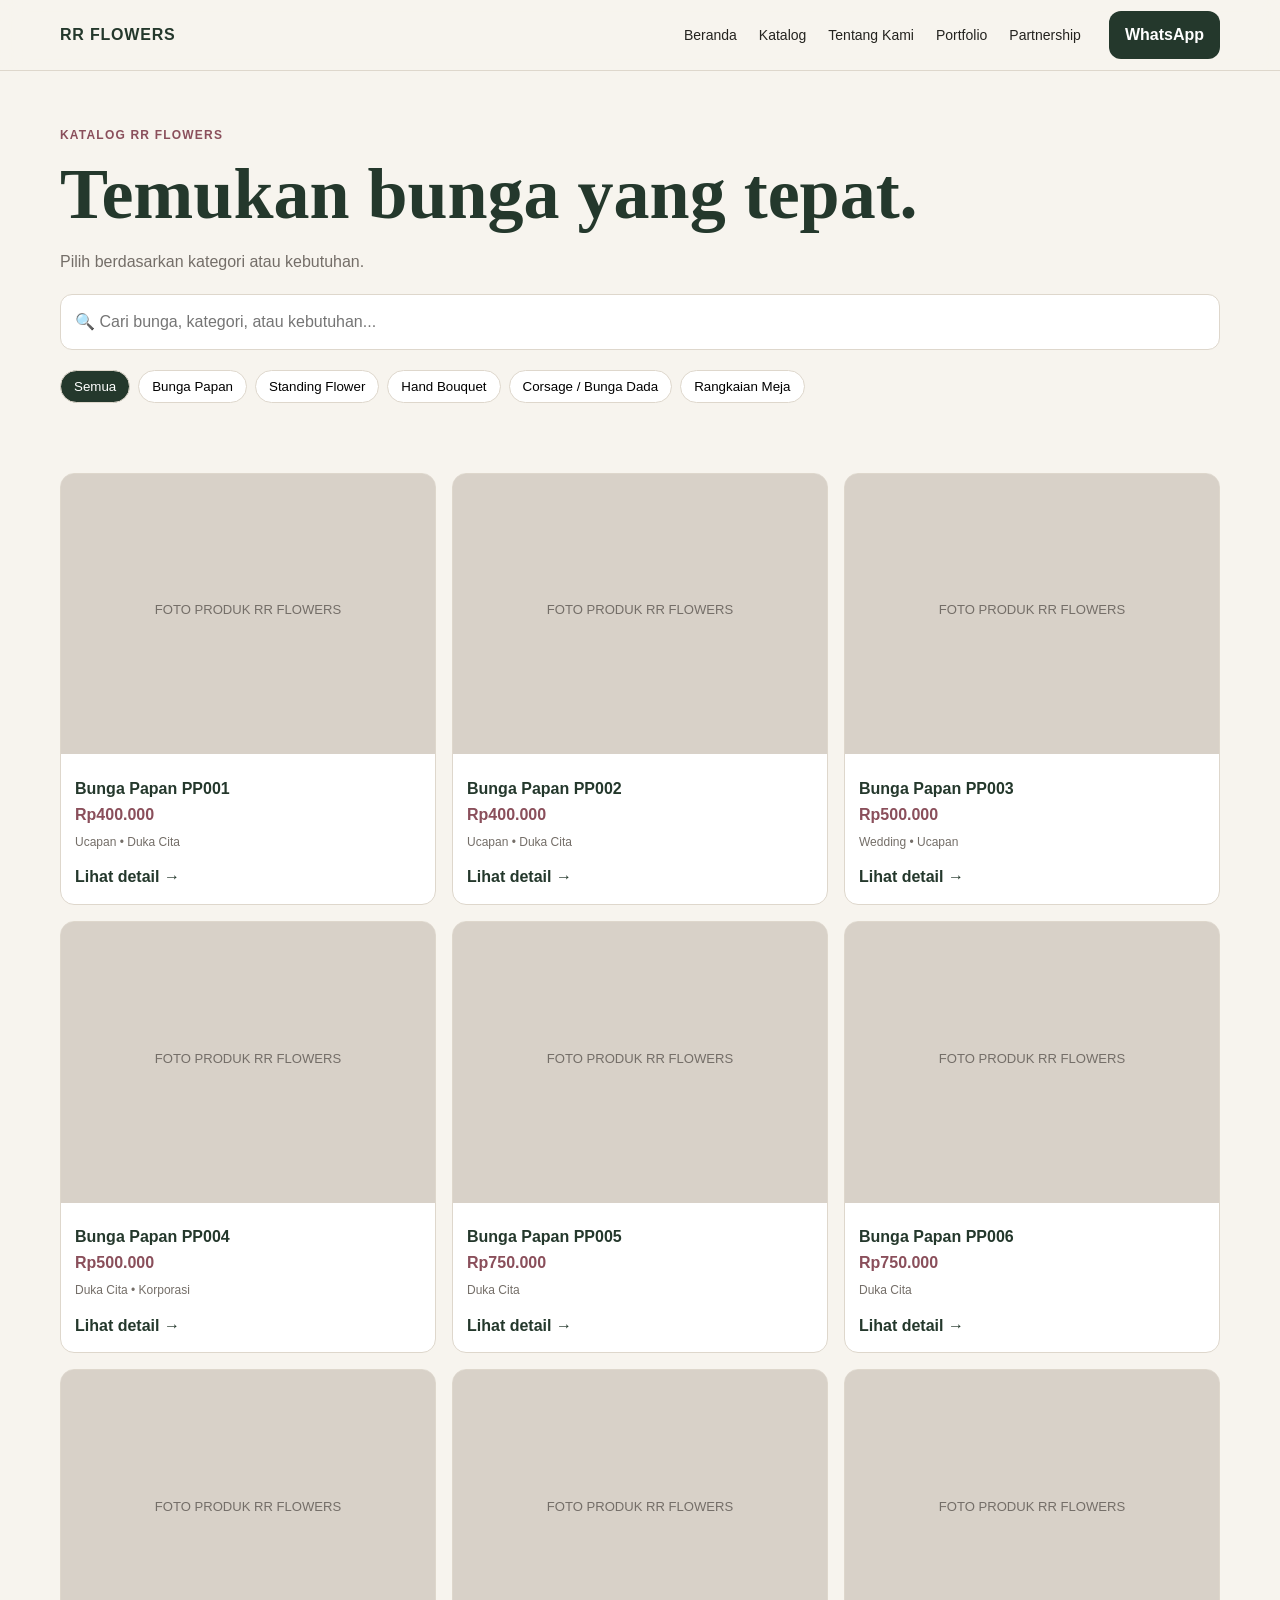
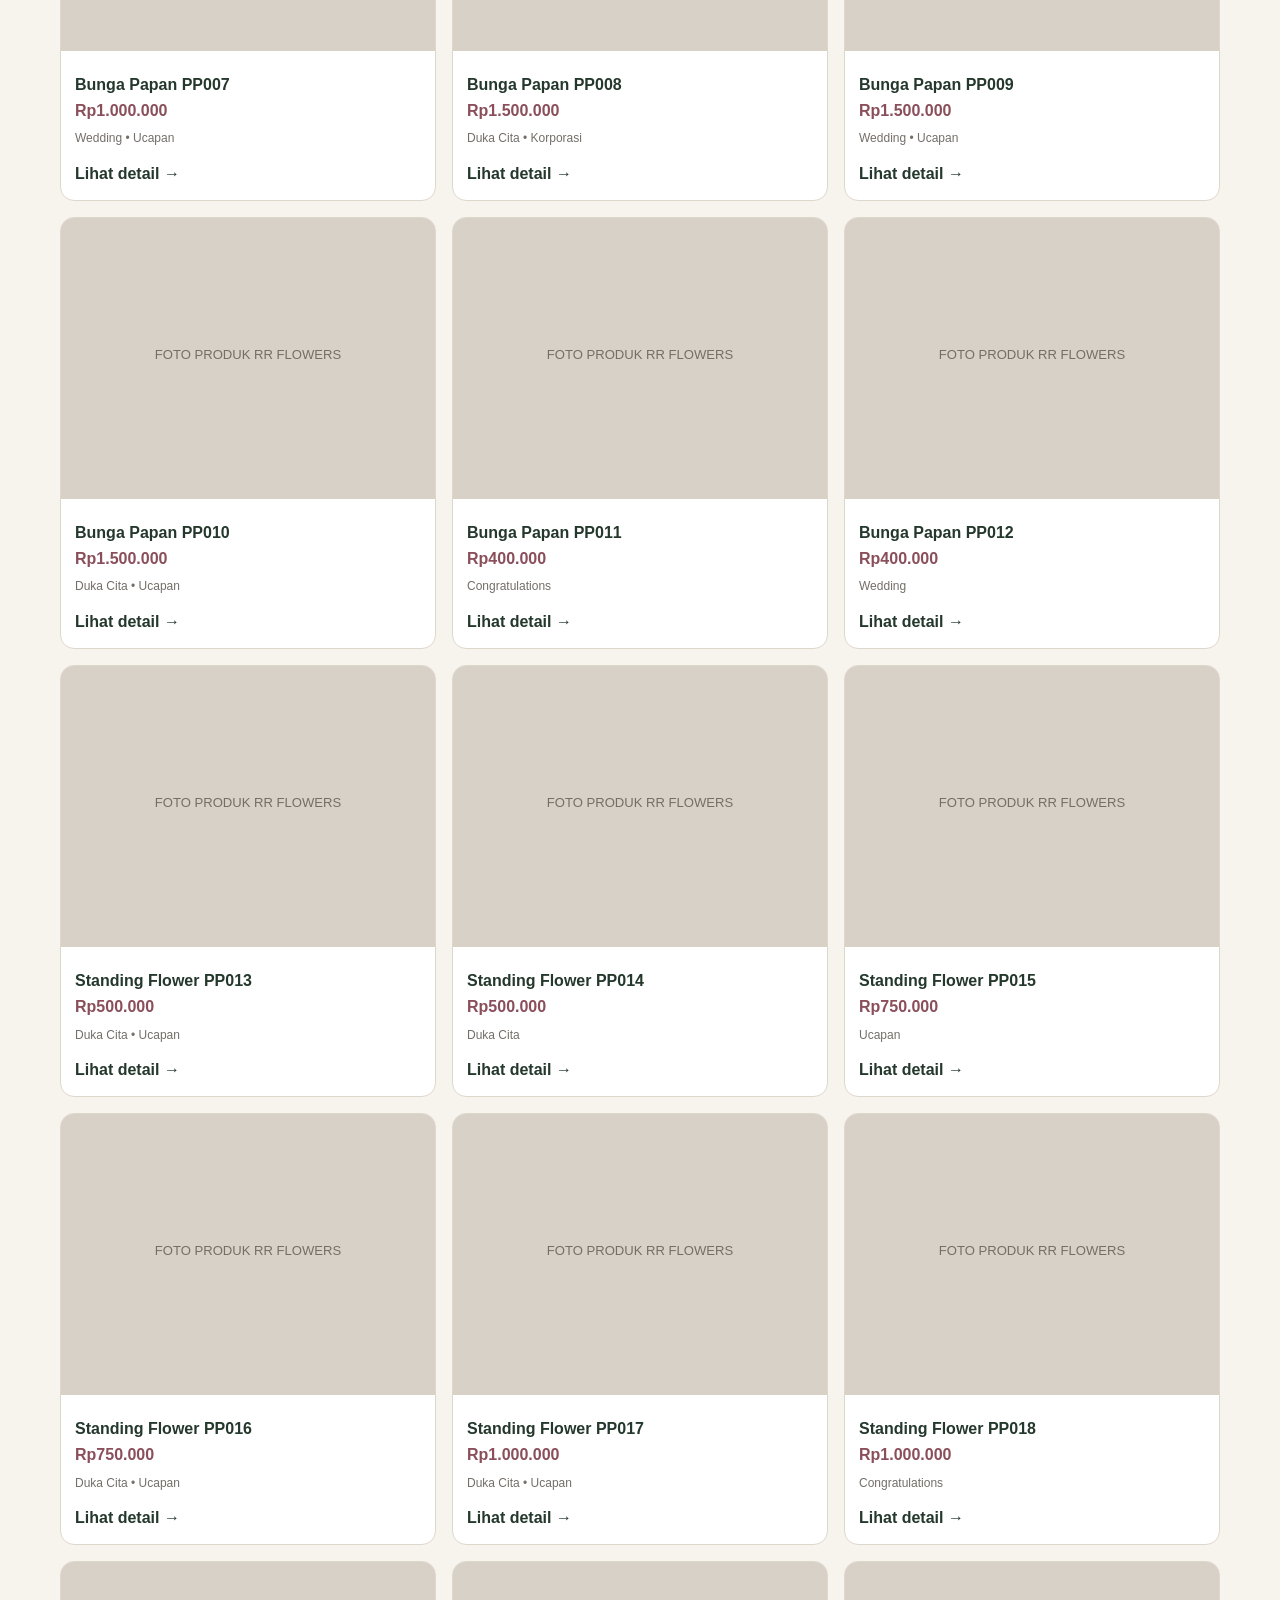
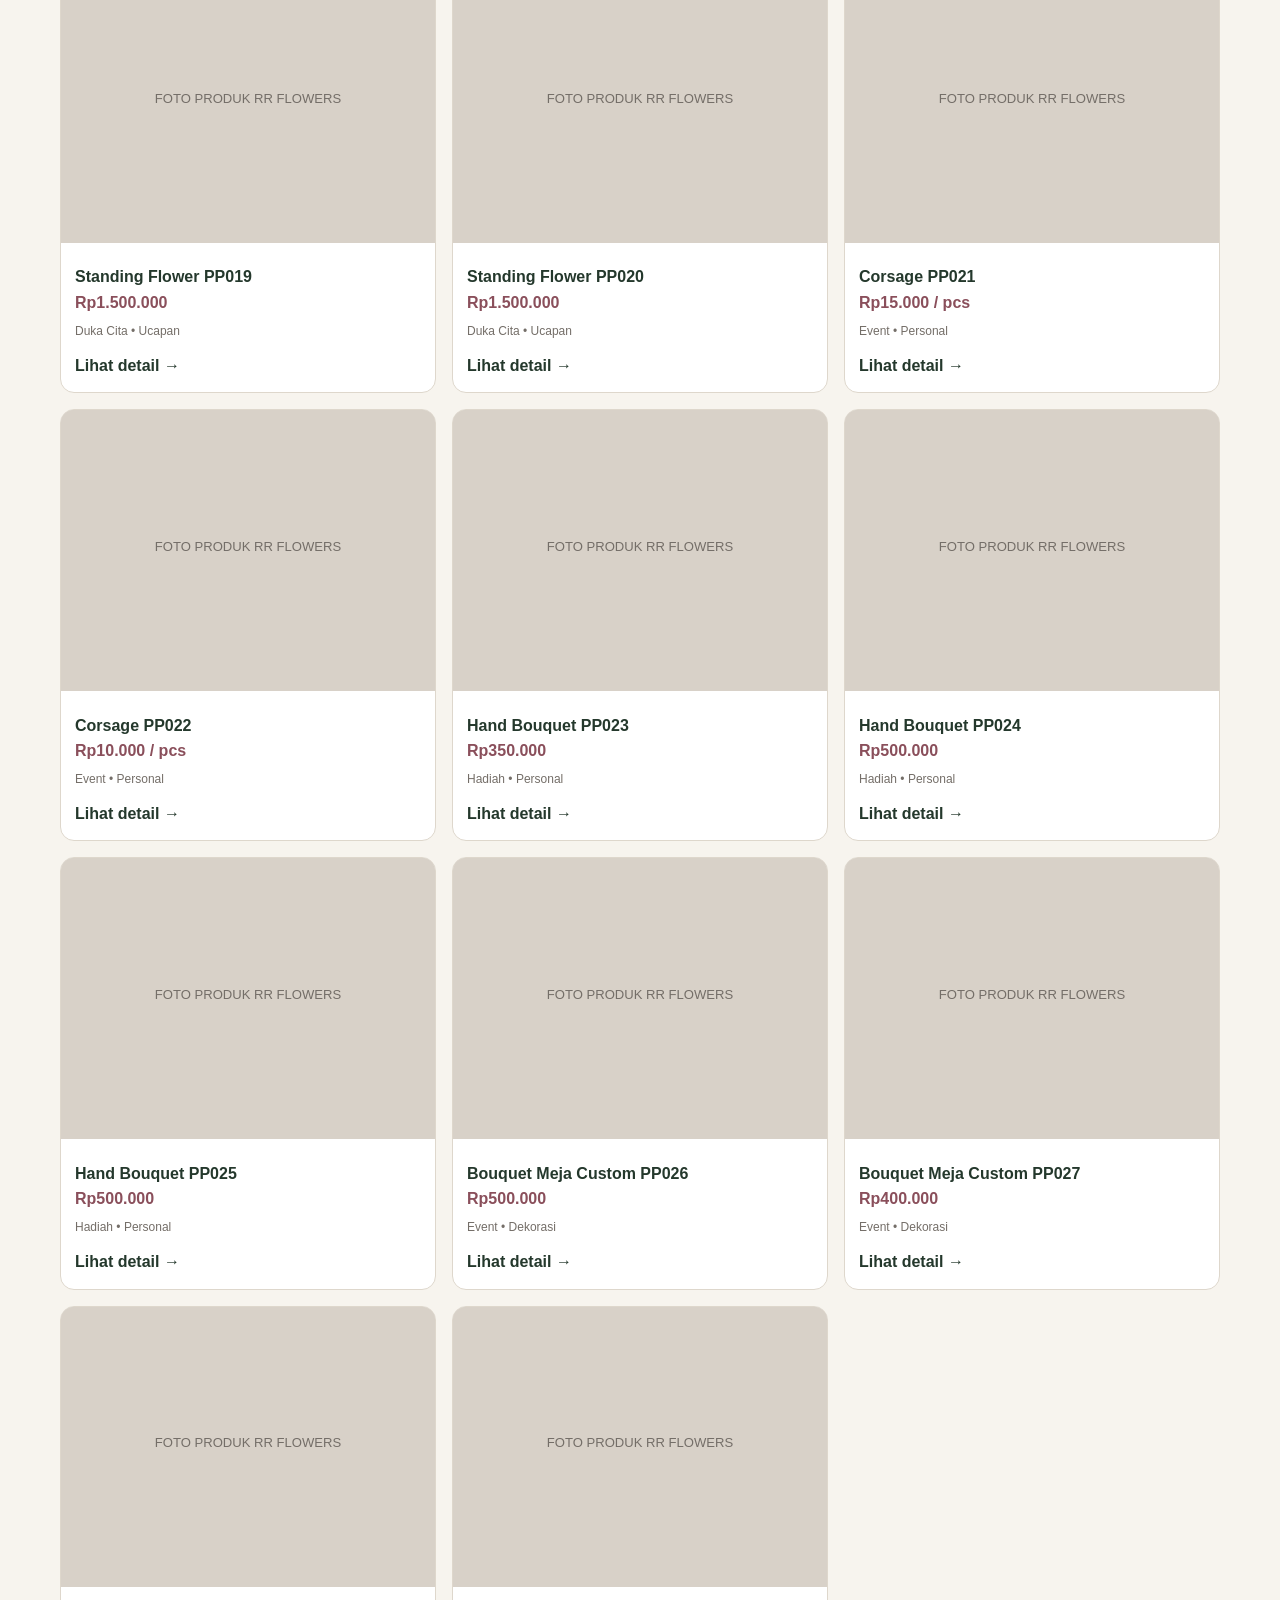
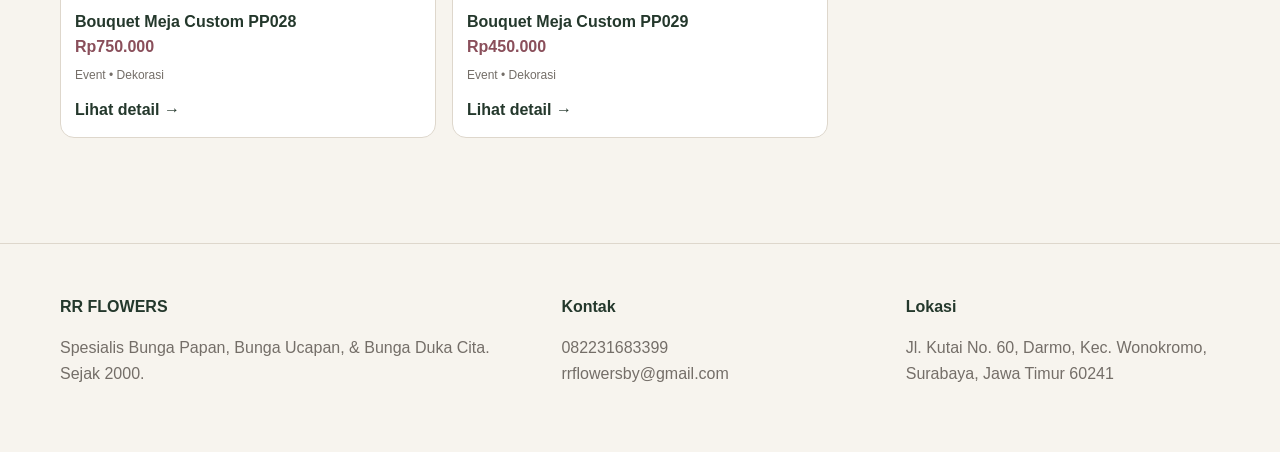
==== katalog.html @ 8a91b48f "Initial RR Flowers website" ====
<!doctype html><html lang="id"><head><meta charset="utf-8"><meta name="viewport" content="width=device-width,initial-scale=1"><title>Katalog RR Flowers</title><link rel="stylesheet" href="css/style.css"></head><body><header class="header"><div class="container nav"><a class="logo" href="index.html">RR FLOWERS</a><nav class="links"><a href="index.html">Beranda</a><a href="katalog.html">Katalog</a><a href="tentang.html">Tentang Kami</a><a href="portfolio.html">Portfolio</a><a href="partnership.html">Partnership</a></nav><a class="wa" data-wa href="#">WhatsApp</a><button class="menu">☰</button></div></header><main><section><div class="container"><div class="eyebrow">Katalog RR Flowers</div><h1 class="pageTitle">Temukan bunga yang tepat.</h1><p class="muted">Pilih berdasarkan kategori atau kebutuhan.</p><div class="search"><input id="search" placeholder="🔍 Cari bunga, kategori, atau kebutuhan..."></div><div id="chips" class="chips"></div></div></section><section style="padding-top:15px"><div class="container"><div id="grid" class="grid"></div></div></section></main><footer class="footer"><div class="container footerGrid"><div><b style="color:#24382c">RR FLOWERS</b><p class="muted">Spesialis Bunga Papan, Bunga Ucapan, & Bunga Duka Cita. Sejak 2000.</p></div><div><b style="color:#24382c">Kontak</b><p class="muted">082231683399<br>rrflowersby@gmail.com</p></div><div><b style="color:#24382c">Lokasi</b><p class="muted">Jl. Kutai No. 60, Darmo, Kec. Wonokromo, Surabaya, Jawa Timur 60241</p></div></div></footer><a class="sticky" data-wa href="#">💬 Pesan via WhatsApp</a><script src="js/app.js"></script></body></html>
---- css/style.css ----
:root{--g:#24382c;--i:#f7f4ee;--c:#24231f;--r:#8a4f5b;--m:#746e68;--l:#ded7cc}*{box-sizing:border-box}body{margin:0;background:var(--i);color:var(--c);font:16px/1.6 Arial,sans-serif}a{text-decoration:none;color:inherit}.container{width:min(1160px,calc(100% - 32px));margin:auto}.header{position:sticky;top:0;background:#f7f4eef2;backdrop-filter:blur(12px);border-bottom:1px solid var(--l);z-index:10}.nav{height:70px;display:flex;align-items:center;gap:28px}.logo{font-weight:900;color:var(--g);letter-spacing:.05em}.links{margin-left:auto;display:flex;gap:22px;font-size:14px}.wa,.btn{background:var(--g);color:#fff;padding:11px 16px;border-radius:12px;font-weight:800;display:inline-block}.menu{display:none;margin-left:auto;border:0;background:none;font-size:24px;color:var(--g)}.hero{padding:70px 0}.heroGrid,.detailGrid{display:grid;grid-template-columns:1fr 1fr;gap:45px;align-items:center}.eyebrow{color:var(--r);font-size:12px;font-weight:800;letter-spacing:.1em;text-transform:uppercase}.hero h1,.pageTitle,.detail h1{font:900 clamp(40px,6vw,72px)/1.05 Georgia,serif;color:var(--g);margin:12px 0}.hero p{color:var(--m);max-width:580px}.heroImg,.prodImg{background:#d8d1c8;border-radius:22px;overflow:hidden}.heroImg{min-height:420px}.heroImg img,.prodImg img{width:100%;height:100%;object-fit:cover}.actions{display:flex;gap:10px;margin-top:25px;flex-wrap:wrap}.alt{background:transparent;color:var(--g);border:1px solid var(--g)}section{padding:55px 0}.sectionTitle{font:900 36px Georgia,serif;color:var(--g)}.needs{display:grid;grid-template-columns:repeat(5,1fr);gap:12px}.card{background:#fff;border:1px solid var(--l);border-radius:14px;padding:20px}.card strong{color:var(--g)}.muted{color:var(--m)}.search{display:flex;margin:20px 0}.search input{width:100%;padding:14px;border:1px solid var(--l);border-radius:12px;font:inherit}.chips{display:flex;gap:8px;overflow:auto}.chip{white-space:nowrap;border:1px solid var(--l);background:#fff;border-radius:99px;padding:8px 13px}.chip.active{background:var(--g);color:#fff}.grid{display:grid;grid-template-columns:repeat(3,1fr);gap:16px}.productCard{overflow:hidden;background:#fff;border:1px solid var(--l);border-radius:14px}.productCard img{width:100%;aspect-ratio:4/3;object-fit:cover;background:#d8d1c8}.body{padding:14px}.body h3{margin:0;color:var(--g);font-size:16px}.price{color:var(--r);font-weight:900}.tags{font-size:12px;color:var(--m);margin:6px 0 12px}.detailGrid{align-items:start}.prodImg{aspect-ratio:4/3}.detail h1{font-size:48px}.bigPrice{font-size:21px;color:var(--r);font-weight:900}.meta{display:flex;gap:7px;flex-wrap:wrap;margin:16px 0}.meta span{background:#fff;border:1px solid var(--l);border-radius:99px;padding:6px 10px;font-size:12px}.order{background:#fff;border:1px solid var(--l);padding:20px;border-radius:14px;margin-top:20px}.footer{border-top:1px solid var(--l);padding:50px 0;margin-top:50px}.footerGrid{display:grid;grid-template-columns:1.5fr 1fr 1fr;gap:30px}.sticky{display:none}@media(max-width:900px){.links,.nav>.wa{display:none}.menu{display:block}.heroGrid,.detailGrid{grid-template-columns:1fr}.needs{grid-template-columns:repeat(2,1fr)}.grid{grid-template-columns:repeat(2,1fr)}.hero{padding:45px 0}.heroImg{min-height:300px}.footerGrid{grid-template-columns:1fr 1fr}}@media(max-width:600px){.container{width:calc(100% - 28px)}.pageTitle{font-size:42px}.needs{grid-template-columns:1fr 1fr}.grid{gap:10px}.body{padding:11px}.body h3{font-size:13px}.tags{font-size:10px}.detail h1{font-size:38px}.sticky{display:block;position:fixed;bottom:12px;left:12px;right:12px;background:var(--g);color:#fff;text-align:center;padding:13px;border-radius:12px;font-weight:900;z-index:20}body{padding-bottom:70px}.footerGrid{grid-template-columns:1fr}}
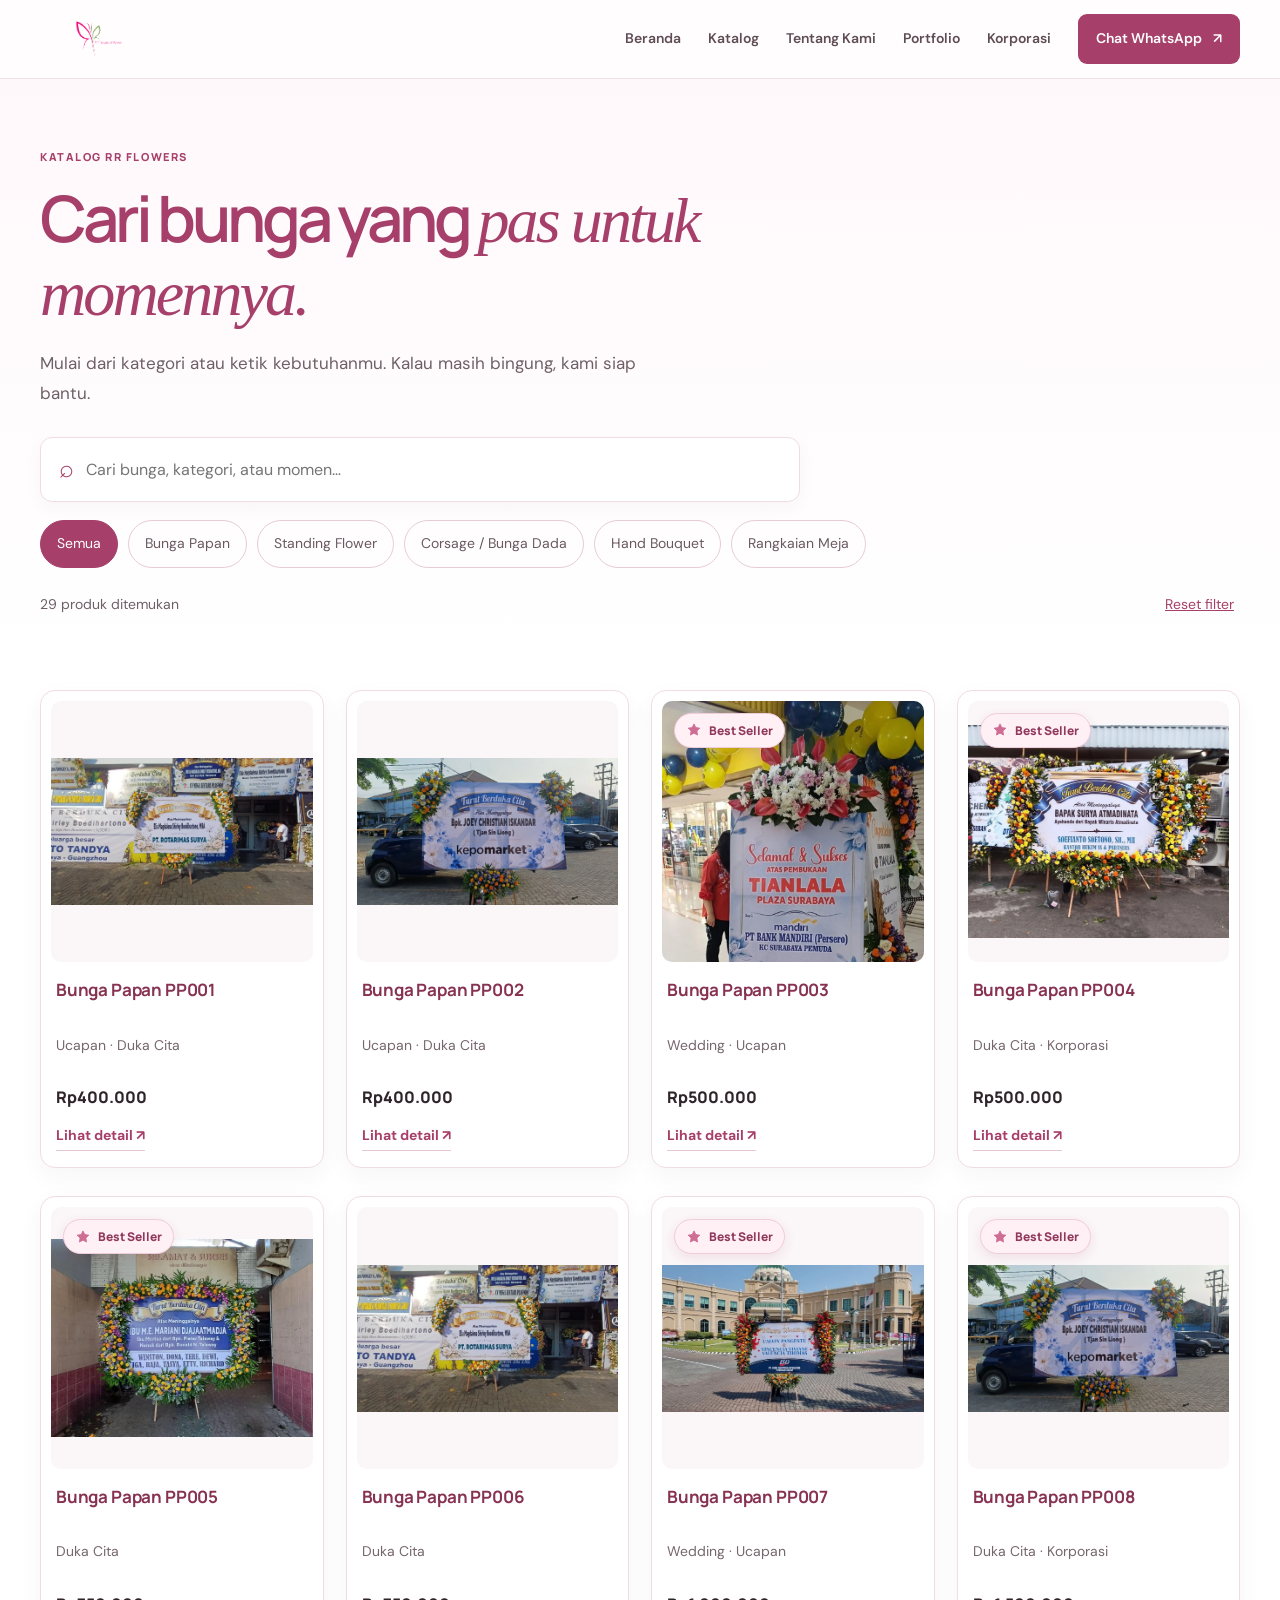
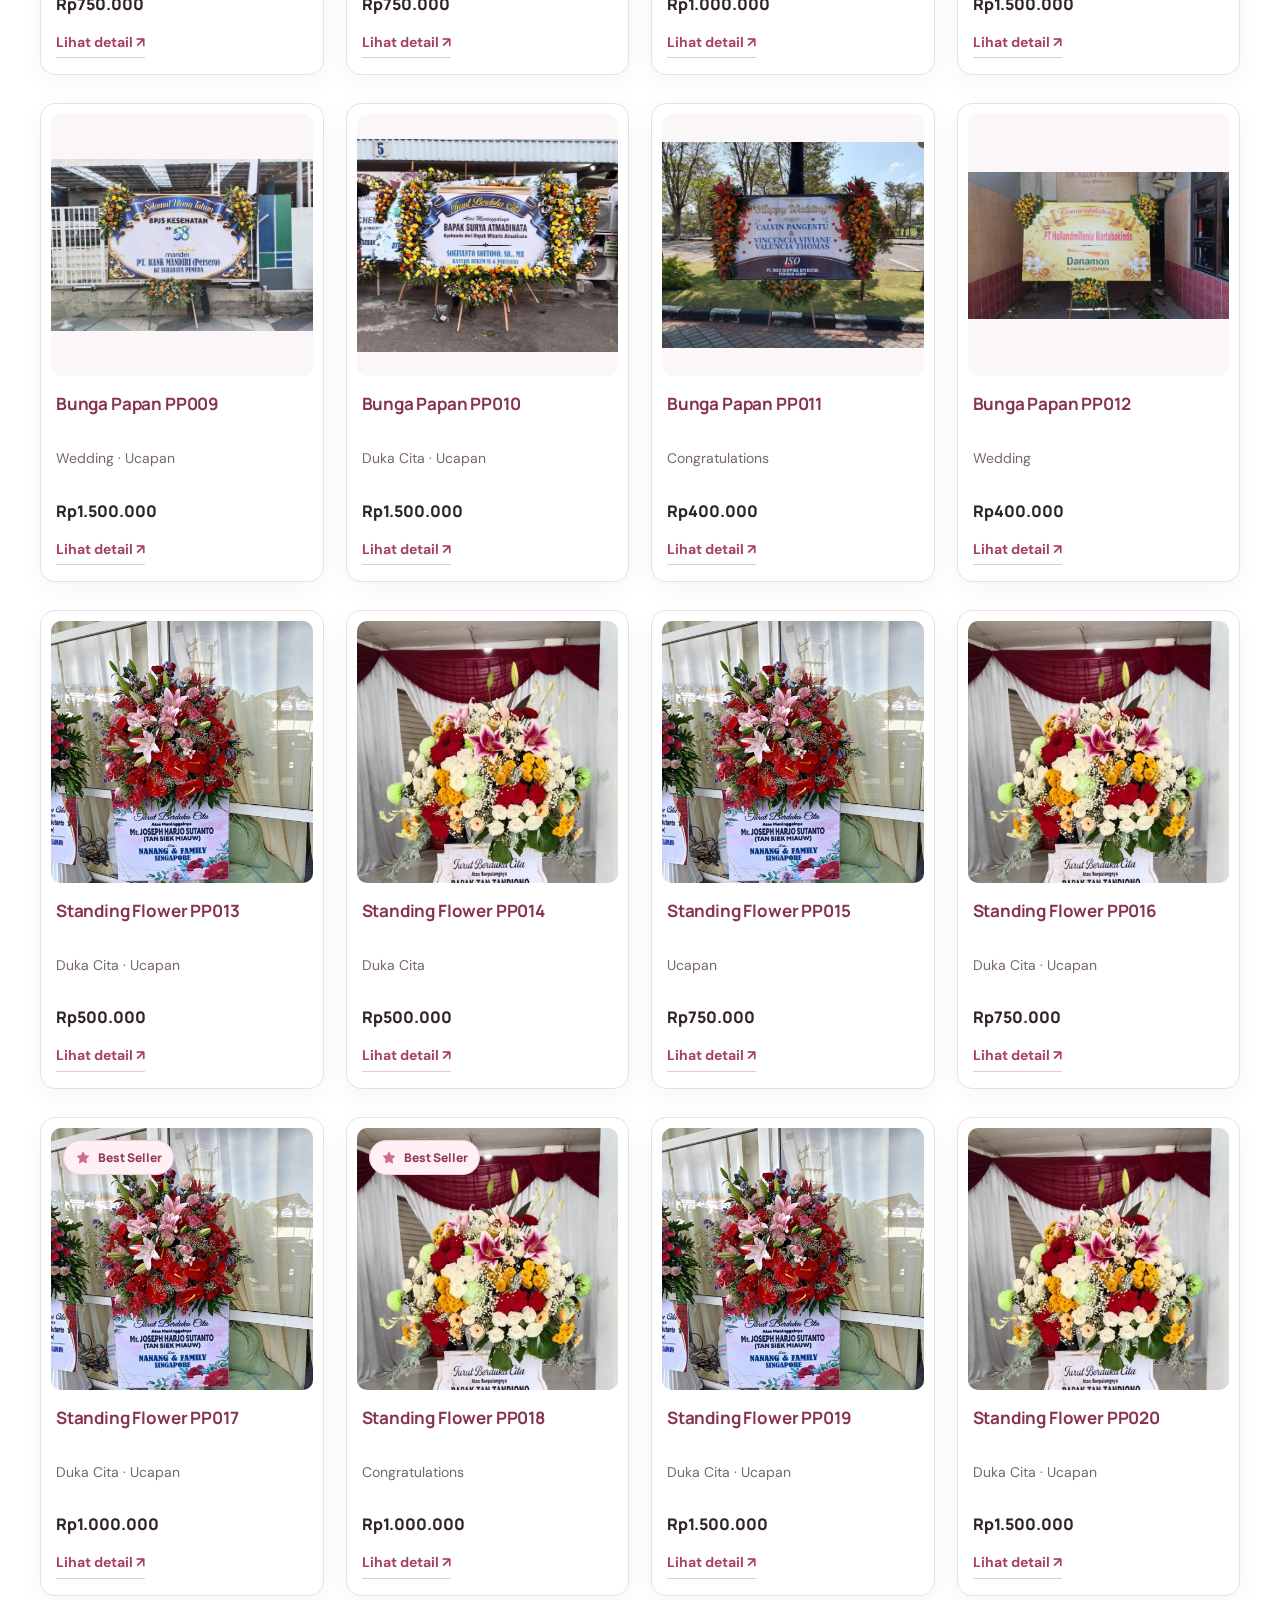
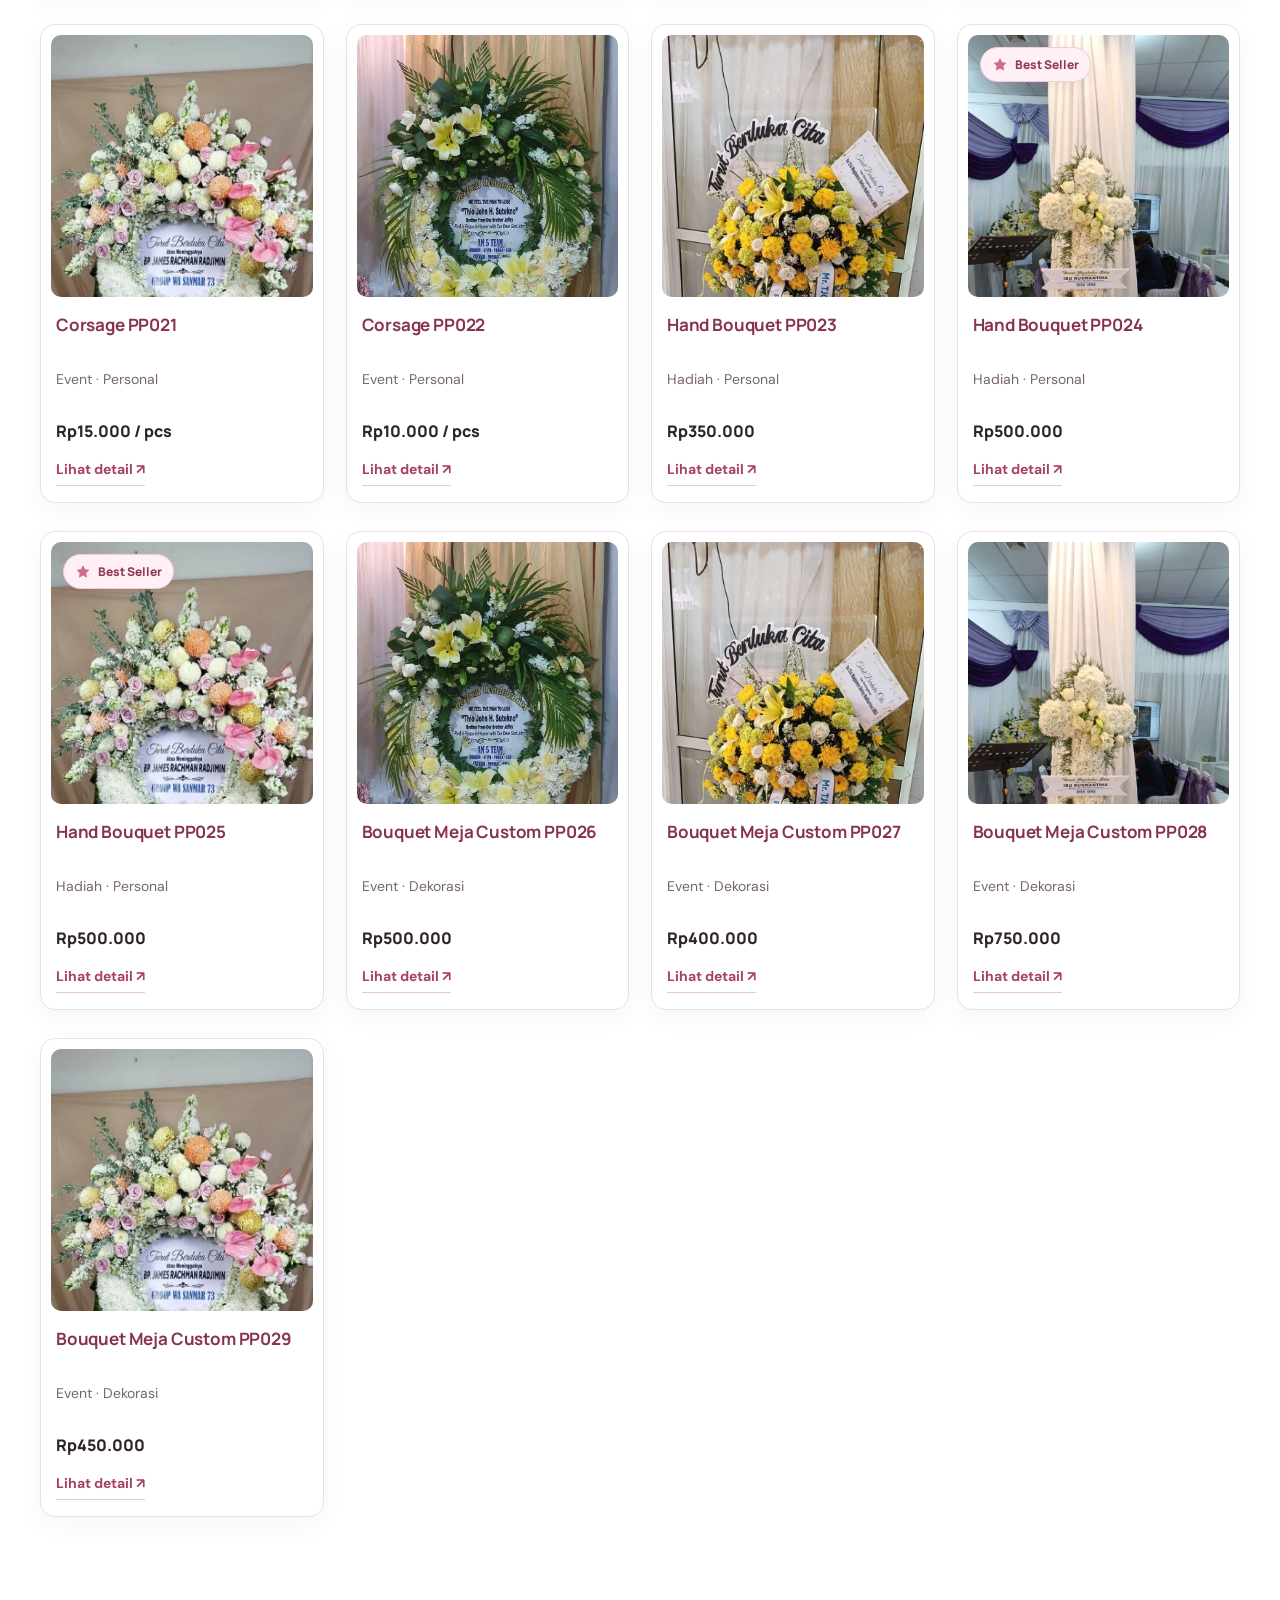
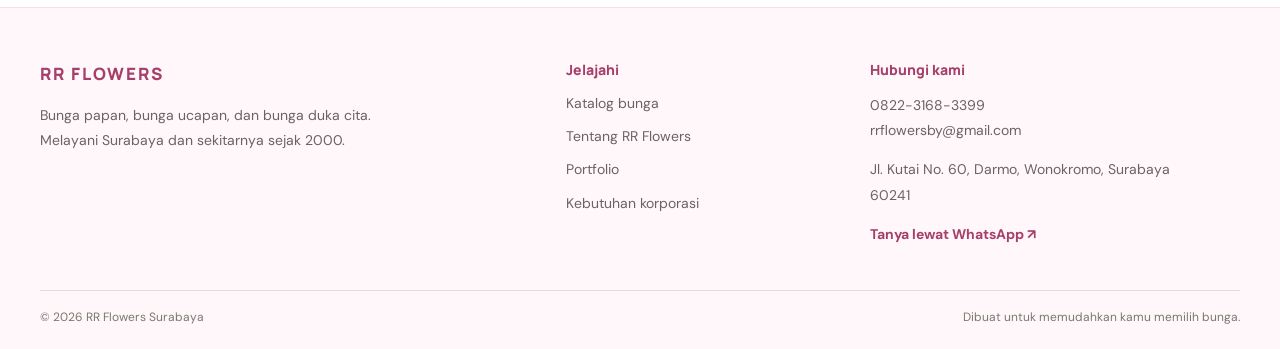
==== commit c75f005e: "Update RR Flowers website" ====
--- a/katalog.html
+++ b/katalog.html
@@ -1 +1,44 @@
-<!doctype html><html lang="id"><head><meta charset="utf-8"><meta name="viewport" content="width=device-width,initial-scale=1"><title>Katalog RR Flowers</title><link rel="stylesheet" href="css/style.css"></head><body><header class="header"><div class="container nav"><a class="logo" href="index.html">RR FLOWERS</a><nav class="links"><a href="index.html">Beranda</a><a href="katalog.html">Katalog</a><a href="tentang.html">Tentang Kami</a><a href="portfolio.html">Portfolio</a><a href="partnership.html">Partnership</a></nav><a class="wa" data-wa href="#">WhatsApp</a><button class="menu">☰</button></div></header><main><section><div class="container"><div class="eyebrow">Katalog RR Flowers</div><h1 class="pageTitle">Temukan bunga yang tepat.</h1><p class="muted">Pilih berdasarkan kategori atau kebutuhan.</p><div class="search"><input id="search" placeholder="🔍 Cari bunga, kategori, atau kebutuhan..."></div><div id="chips" class="chips"></div></div></section><section style="padding-top:15px"><div class="container"><div id="grid" class="grid"></div></div></section></main><footer class="footer"><div class="container footerGrid"><div><b style="color:#24382c">RR FLOWERS</b><p class="muted">Spesialis Bunga Papan, Bunga Ucapan, & Bunga Duka Cita. Sejak 2000.</p></div><div><b style="color:#24382c">Kontak</b><p class="muted">082231683399<br>rrflowersby@gmail.com</p></div><div><b style="color:#24382c">Lokasi</b><p class="muted">Jl. Kutai No. 60, Darmo, Kec. Wonokromo, Surabaya, Jawa Timur 60241</p></div></div></footer><a class="sticky" data-wa href="#">💬 Pesan via WhatsApp</a><script src="js/app.js"></script></body></html>+<!doctype html>
+<html lang="id">
+<head>
+  <meta charset="utf-8"><meta name="viewport" content="width=device-width,initial-scale=1">
+  <meta name="description" content="Jelajahi katalog bunga RR Flowers Surabaya berdasarkan jenis dan kebutuhan.">
+  <meta name="theme-color" content="#A63F69">
+  <title>Katalog Bunga — RR Flowers Surabaya</title>
+  <link rel="preconnect" href="https://fonts.googleapis.com"><link rel="preconnect" href="https://fonts.gstatic.com" crossorigin>
+  <link href="https://fonts.googleapis.com/css2?family=DM+Sans:wght@400;500;600;700&family=Manrope:wght@400;500;600;700;800&display=swap" rel="stylesheet">
+  <link rel="stylesheet" href="css/style.css?v=3">
+</head>
+<body>
+
+<header class="site-header">
+  <div class="container nav-wrap">
+    <a class="brand" href="index.html" aria-label="RR Flowers, Beranda">
+      <img src="assets/images/logorr.png" alt="RR Flowers" onerror="this.style.display='none';this.nextElementSibling.style.display='block'">
+      <span class="brand-fallback">RR <i>FLOWERS</i></span>
+    </a>
+    <button class="menu-toggle" type="button" aria-expanded="false" aria-controls="site-nav" aria-label="Buka menu"><svg class="icon" viewBox="0 0 24 24" aria-hidden="true"><path d="M4 7h16M4 12h16M4 17h16"/></svg></button>
+    <nav class="site-nav" id="site-nav">
+      <a href="index.html">Beranda</a><a href="katalog.html">Katalog</a><a href="tentang.html">Tentang Kami</a><a href="portfolio.html">Portfolio</a><a href="partnership.html">Korporasi</a>
+      <a class="nav-cta" data-wa href="#">Chat WhatsApp <span>↗</span></a>
+    </nav>
+  </div>
+</header>
+
+<main>
+<section class="page-hero"><div class="container"><p class="eyebrow">KATALOG RR FLOWERS</p><h1>Cari bunga yang <em>pas untuk momennya.</em></h1><p class="page-lead">Mulai dari kategori atau ketik kebutuhanmu. Kalau masih bingung, kami siap bantu.</p><div class="catalog-search"><span>⌕</span><input id="search" type="search" placeholder="Cari bunga, kategori, atau momen…" aria-label="Cari produk"></div><div id="chips" class="filter-chips"></div><div class="catalog-meta"><span id="result-count">Menyiapkan katalog…</span><button id="clear-filters" class="clear-button" type="button">Reset filter</button></div></div></section>
+<section class="catalog-section"><div class="container"><div id="grid" class="product-grid catalog-grid"><div class="loading-note">Menyiapkan katalog…</div></div><div id="empty-state" class="empty-state" hidden><span>✿</span><h2>Belum ketemu yang cocok.</h2><p>Coba kata pencarian lain atau tanya tim RR Flowers.</p><a class="button button-dark" data-wa href="#">Tanya lewat WhatsApp ↗</a></div></div></section>
+</main>
+
+<footer class="site-footer">
+  <div class="container footer-grid">
+    <div><a class="footer-brand" href="index.html">RR FLOWERS</a><p>Bunga papan, bunga ucapan, dan bunga duka cita. Melayani Surabaya dan sekitarnya sejak 2000.</p></div>
+    <div><h3>Jelajahi</h3><a href="katalog.html">Katalog bunga</a><a href="tentang.html">Tentang RR Flowers</a><a href="portfolio.html">Portfolio</a><a href="partnership.html">Kebutuhan korporasi</a></div>
+    <div><h3>Hubungi kami</h3><p>0822-3168-3399<br>rrflowersby@gmail.com</p><p>Jl. Kutai No. 60, Darmo, Wonokromo, Surabaya 60241</p><a class="footer-link" data-wa href="#">Tanya lewat WhatsApp ↗</a></div>
+  </div>
+  <div class="container footer-bottom"><span>© <span id="year"></span> RR Flowers Surabaya</span><span>Dibuat untuk memudahkan kamu memilih bunga.</span></div>
+</footer>
+<a class="mobile-wa" data-wa href="#"><span>↗</span> Tanya & pesan via WhatsApp</a>
+
+<script src="js/app.js?v=3"></script>
+</body></html>
--- a/css/style.css
+++ b/css/style.css
@@ -1 +1,258 @@
- :root{--g:#24382c;--i:#f7f4ee;--c:#24231f;--r:#8a4f5b;--m:#746e68;--l:#ded7cc}*{box-sizing:border-box}body{margin:0;background:var(--i);color:var(--c);font:16px/1.6 Arial,sans-serif}a{text-decoration:none;color:inherit}.container{width:min(1160px,calc(100% - 32px));margin:auto}.header{position:sticky;top:0;background:#f7f4eef2;backdrop-filter:blur(12px);border-bottom:1px solid var(--l);z-index:10}.nav{height:70px;display:flex;align-items:center;gap:28px}.logo{font-weight:900;color:var(--g);letter-spacing:.05em}.links{margin-left:auto;display:flex;gap:22px;font-size:14px}.wa,.btn{background:var(--g);color:#fff;padding:11px 16px;border-radius:12px;font-weight:800;display:inline-block}.menu{display:none;margin-left:auto;border:0;background:none;font-size:24px;color:var(--g)}.hero{padding:70px 0}.heroGrid,.detailGrid{display:grid;grid-template-columns:1fr 1fr;gap:45px;align-items:center}.eyebrow{color:var(--r);font-size:12px;font-weight:800;letter-spacing:.1em;text-transform:uppercase}.hero h1,.pageTitle,.detail h1{font:900 clamp(40px,6vw,72px)/1.05 Georgia,serif;color:var(--g);margin:12px 0}.hero p{color:var(--m);max-width:580px}.heroImg,.prodImg{background:#d8d1c8;border-radius:22px;overflow:hidden}.heroImg{min-height:420px}.heroImg img,.prodImg img{width:100%;height:100%;object-fit:cover}.actions{display:flex;gap:10px;margin-top:25px;flex-wrap:wrap}.alt{background:transparent;color:var(--g);border:1px solid var(--g)}section{padding:55px 0}.sectionTitle{font:900 36px Georgia,serif;color:var(--g)}.needs{display:grid;grid-template-columns:repeat(5,1fr);gap:12px}.card{background:#fff;border:1px solid var(--l);border-radius:14px;padding:20px}.card strong{color:var(--g)}.muted{color:var(--m)}.search{display:flex;margin:20px 0}.search input{width:100%;padding:14px;border:1px solid var(--l);border-radius:12px;font:inherit}.chips{display:flex;gap:8px;overflow:auto}.chip{white-space:nowrap;border:1px solid var(--l);background:#fff;border-radius:99px;padding:8px 13px}.chip.active{background:var(--g);color:#fff}.grid{display:grid;grid-template-columns:repeat(3,1fr);gap:16px}.productCard{overflow:hidden;background:#fff;border:1px solid var(--l);border-radius:14px}.productCard img{width:100%;aspect-ratio:4/3;object-fit:cover;background:#d8d1c8}.body{padding:14px}.body h3{margin:0;color:var(--g);font-size:16px}.price{color:var(--r);font-weight:900}.tags{font-size:12px;color:var(--m);margin:6px 0 12px}.detailGrid{align-items:start}.prodImg{aspect-ratio:4/3}.detail h1{font-size:48px}.bigPrice{font-size:21px;color:var(--r);font-weight:900}.meta{display:flex;gap:7px;flex-wrap:wrap;margin:16px 0}.meta span{background:#fff;border:1px solid var(--l);border-radius:99px;padding:6px 10px;font-size:12px}.order{background:#fff;border:1px solid var(--l);padding:20px;border-radius:14px;margin-top:20px}.footer{border-top:1px solid var(--l);padding:50px 0;margin-top:50px}.footerGrid{display:grid;grid-template-columns:1.5fr 1fr 1fr;gap:30px}.sticky{display:none}@media(max-width:900px){.links,.nav>.wa{display:none}.menu{display:block}.heroGrid,.detailGrid{grid-template-columns:1fr}.needs{grid-template-columns:repeat(2,1fr)}.grid{grid-template-columns:repeat(2,1fr)}.hero{padding:45px 0}.heroImg{min-height:300px}.footerGrid{grid-template-columns:1fr 1fr}}@media(max-width:600px){.container{width:calc(100% - 28px)}.pageTitle{font-size:42px}.needs{grid-template-columns:1fr 1fr}.grid{gap:10px}.body{padding:11px}.body h3{font-size:13px}.tags{font-size:10px}.detail h1{font-size:38px}.sticky{display:block;position:fixed;bottom:12px;left:12px;right:12px;background:var(--g);color:#fff;text-align:center;padding:13px;border-radius:12px;font-weight:900;z-index:20}body{padding-bottom:70px}.footerGrid{grid-template-columns:1fr}}
+
+:root{--green:#9F3F67;--green2:#873251;--cream:#FFFFFF;--paper:#FFFFFF;--ink:#292329;--muted:#746A70;--rose:#B94F78;--olive:#F8E6ED;--line:#EEDFE5;--serif:Georgia,"Times New Roman",serif;--sans:"DM Sans",Arial,sans-serif;--display:Manrope,"DM Sans",Arial,sans-serif}
+*{box-sizing:border-box}html{scroll-behavior:smooth}body{margin:0;background:var(--paper);color:var(--ink);font:16px/1.65 var(--sans);-webkit-font-smoothing:antialiased}img{max-width:100%;display:block}a{color:inherit;text-decoration:none}button,input{font:inherit}button,a{-webkit-tap-highlight-color:transparent}.container{width:min(1180px,calc(100% - 40px));margin-inline:auto}
+.site-header{position:sticky;top:0;z-index:30;background:rgba(255,253,249,.93);backdrop-filter:blur(16px);border-bottom:1px solid rgba(229,223,212,.8)}.nav-wrap{min-height:78px;display:flex;align-items:center;gap:28px}.brand{display:flex;align-items:center;min-width:132px}.brand img{width:118px;height:48px;object-fit:contain}.brand-fallback{display:none;color:var(--green);font:800 19px/1 var(--display);letter-spacing:.05em}.brand-fallback i{font-style:normal;font-weight:500;letter-spacing:.12em;font-size:12px}.site-nav{display:flex;align-items:center;gap:25px;margin-left:auto;font-size:13px;font-weight:600;color:#55594f}.site-nav>a:not(.nav-cta):hover,.text-link:hover,.arrow-link:hover{color:var(--rose)}.nav-cta{background:var(--green);color:white;padding:11px 16px;border-radius:6px;white-space:nowrap}.nav-cta span{margin-left:8px}.menu-toggle{display:none;background:transparent;border:1px solid var(--line);border-radius:6px;padding:7px 11px;color:var(--green);font-size:21px}
+.hero{padding:50px 0 76px;background:var(--cream);overflow:hidden}.hero-layout{display:grid;grid-template-columns:.95fr 1.05fr;gap:54px;align-items:center}.hero-copy{padding:26px 0 18px}.eyebrow{font:800 10px/1.5 var(--display);letter-spacing:.17em;color:var(--rose);margin:0 0 17px;text-transform:uppercase}.eyebrow-dot{display:inline-block;width:7px;height:7px;background:var(--rose);border-radius:50%;margin:0 8px 1px 0}.hero h1,.page-hero h1,.about-hero h1,.corporate-hero h1{font:600 clamp(43px,5.2vw,68px)/1.04 var(--display);letter-spacing:-.065em;color:var(--green);margin:0;max-width:630px}.hero h1 em,.section-heading h2 em,.help-inner h2 em,.page-hero h1 em,.about-hero h1 em,.corporate-hero h1 em{font-family:var(--serif);font-weight:400;letter-spacing:-.045em;color:var(--rose)}.hero-desc{max-width:480px;color:var(--muted);margin:22px 0 0;font-size:15px;line-height:1.8}.hero-actions{display:flex;align-items:center;gap:22px;flex-wrap:wrap;margin-top:27px}.button{display:inline-flex;align-items:center;justify-content:center;gap:20px;border-radius:6px;padding:14px 19px;font-size:13px;font-weight:700;transition:transform .2s,background .2s}.button:hover{transform:translateY(-2px)}.button-dark{background:var(--green);color:white}.button-dark:hover{background:var(--green2)}.button-light{background:#fff;color:var(--green)}.button span{font-size:16px}.text-link{font-size:12px;color:var(--muted);line-height:1.5}.text-link span{display:block;color:var(--green);font-weight:700}.hero-proof{display:flex;align-items:center;gap:13px;margin-top:36px;padding-top:20px;border-top:1px solid #F0DCE4;max-width:440px}.proof-mark{width:36px;height:36px;border:1px solid #E9C8D5;border-radius:50%;display:grid;place-items:center;color:var(--green);font-size:19px}.hero-proof b,.hero-proof small{display:block}.hero-proof b{font-size:11px;color:var(--green)}.hero-proof small{font-size:11px;color:var(--muted);margin-top:2px}.hero-visual{position:relative;min-width:0;padding:0 20px 25px 0}.hero-photo{height:530px;overflow:hidden;background:#F7E4EC;border-radius:46% 46% 8px 8px}.hero-photo img{width:100%;height:100%;object-fit:cover}.photo-note{position:absolute;left:-25px;bottom:0;background:#FFFFFF;box-shadow:0 12px 35px #A53F6912;padding:17px 20px;display:flex;align-items:center;gap:12px;max-width:285px;border-radius:7px}.note-flower{display:grid;place-items:center;width:38px;height:38px;background:#F9E3EB;color:var(--rose);border-radius:50%;font-size:24px}.photo-note b,.photo-note small{display:block}.photo-note b{font:700 12px var(--display);color:var(--green)}.photo-note small{font-size:10px;color:var(--muted);margin-top:3px}.hero-stamp{position:absolute;right:-2px;top:25px;background:var(--green);color:#fff;padding:15px 17px;font:700 9px/1.6 var(--display);letter-spacing:.18em;transform:rotate(5deg)}
+section{scroll-margin-top:85px}.occasion-section,.featured-section,.trust-section{padding:86px 0}.section-heading{display:flex;justify-content:space-between;align-items:end;gap:30px;margin-bottom:30px}.section-heading .eyebrow{margin-bottom:10px}.section-heading h2,.help-inner h2,.about-values h2,.corporate-next h2,.client-intro h2{font:650 clamp(30px,3.6vw,45px)/1.13 var(--display);letter-spacing:-.05em;color:var(--green);margin:0}.section-intro{color:var(--muted);font-size:13px;margin:12px 0 0;max-width:460px}.arrow-link{font-size:12px;font-weight:700;color:var(--green);white-space:nowrap;padding-bottom:7px}.occasion-grid{display:grid;grid-template-columns:repeat(4,1fr);gap:13px}.occasion-card{min-height:260px;border-radius:7px;padding:20px;display:flex;flex-direction:column;align-items:flex-start;transition:transform .2s;overflow:hidden}.occasion-card:hover{transform:translateY(-4px)}.occasion-dark{background:var(--green);color:white}.occasion-rose{background:#F9E9EF;color:#71364D}.occasion-cream{background:#FFF8FA;color:var(--green)}.occasion-olive{background:#F7E4EC;color:var(--green)}.occasion-number{font:800 9px var(--display);letter-spacing:.13em;opacity:.8}.occasion-icon{font-size:34px;line-height:1;margin:27px 0 17px}.occasion-card h3{font:650 21px/1.16 var(--display);letter-spacing:-.04em;margin:0 0 9px}.occasion-card p{font-size:12px;line-height:1.7;opacity:.82;margin:0 0 22px}.card-arrow{font-size:10px;font-weight:700;margin-top:auto}.featured-section{background:#fff;padding-top:80px}.product-grid{display:grid;grid-template-columns:repeat(4,minmax(0,1fr));gap:20px}.product-card{min-width:0}.product-image{position:relative;aspect-ratio:4/4.6;background:var(--cream);overflow:hidden;border-radius:6px}.product-image img{width:100%;height:100%;object-fit:cover;transition:transform .4s}.product-card:hover .product-image img{transform:scale(1.04)}.product-badge{position:absolute;left:10px;top:10px;background:#fffdf0ed;padding:6px 9px;font:700 9px var(--display);color:var(--green);border-radius:3px}.product-info{padding:14px 1px 4px}.product-info h3{font:700 14px/1.4 var(--display);margin:0;color:var(--green)}.product-occasion{font-size:11px;color:var(--muted);margin:5px 0 8px;min-height:18px}.product-price{font:800 13px var(--display);color:var(--ink)}.product-bottom{display:flex;align-items:center;justify-content:space-between;gap:8px;margin-top:13px}.product-link{font-size:11px;font-weight:700;color:var(--green);border-bottom:1px solid #E9C8D5;padding-bottom:3px}.loading-note{grid-column:1/-1;color:var(--muted);font-size:13px;padding:30px 0}.help-strip{background:var(--green);color:white;padding:51px 0}.help-inner{display:flex;justify-content:space-between;align-items:center;gap:30px}.help-inner .eyebrow{color:#d4b4b7;margin-bottom:10px}.help-inner h2{color:white;max-width:690px}.help-inner h2 em{color:#e0b5bc}.help-inner p:not(.eyebrow){color:#F1D9E2;font-size:13px;margin:12px 0 0}.help-inner .button{flex-shrink:0}.trust-section{padding:52px 0;background:#FFFFFF}.trust-inner{display:grid;grid-template-columns:repeat(3,1fr);gap:38px}.trust-inner>div{padding-right:25px;border-right:1px solid #F0DCE4}.trust-inner>div:last-child{border:0}.trust-icon{font-size:23px;color:var(--rose)}.trust-inner h3{font:700 14px var(--display);color:var(--green);margin:11px 0 7px}.trust-inner p{font-size:12px;color:var(--muted);margin:0;max-width:290px}
+.site-footer{background:#f0eee7;padding:52px 0 22px}.footer-grid{display:grid;grid-template-columns:1.3fr .7fr 1fr;gap:55px}.footer-brand{font:800 17px var(--display);letter-spacing:.12em;color:var(--green)}.footer-grid p{font-size:12px;color:var(--muted);line-height:1.8;max-width:340px}.footer-grid h3{font:800 11px var(--display);color:var(--green);margin:0 0 12px}.footer-grid>div>a:not(.footer-brand){display:block;font-size:12px;color:var(--muted);margin:8px 0}.footer-link{font-weight:700;color:var(--green)!important}.footer-bottom{display:flex;justify-content:space-between;gap:20px;border-top:1px solid #EBD6DF;padding-top:16px;margin-top:35px;color:#77796f;font-size:10px}.mobile-wa{display:none}
+.page-hero{background:var(--cream);padding:70px 0 30px}.page-hero h1{max-width:780px;font-size:clamp(38px,5vw,60px)}.page-lead{max-width:650px;color:var(--muted);font-size:14px;line-height:1.8;margin:20px 0 0}.catalog-search{display:flex;align-items:center;gap:12px;background:#fff;border:1px solid var(--line);border-radius:6px;padding:0 17px;max-width:650px;margin-top:29px}.catalog-search span{font-size:25px;color:var(--green)}.catalog-search input{width:100%;border:0;outline:0;padding:16px 0;background:transparent;color:var(--ink);font-size:13px}.filter-chips{display:flex;gap:8px;flex-wrap:wrap;margin-top:16px}.chip{background:transparent;border:1px solid #d7d2c8;color:#62665e;border-radius:30px;padding:8px 13px;font-size:11px;cursor:pointer}.chip.active,.chip:hover{background:var(--green);border-color:var(--green);color:#fff}.catalog-meta{display:flex;justify-content:space-between;align-items:center;margin-top:23px;font-size:11px;color:var(--muted)}.clear-button{border:0;background:none;text-decoration:underline;color:var(--green);cursor:pointer;font-size:11px}.catalog-section{padding:35px 0 90px}.catalog-grid{grid-template-columns:repeat(4,minmax(0,1fr));row-gap:32px}.empty-state{text-align:center;padding:55px 15px}.empty-state>span{font-size:38px;color:var(--rose)}.empty-state h2{color:var(--green);font:700 27px var(--display)}.empty-state p{font-size:13px;color:var(--muted);margin-bottom:24px}
+.product-detail-section{padding:32px 0 90px;background:#fff}.back-link{display:inline-block;color:var(--muted);font-size:12px;margin-bottom:25px}.detail-layout{display:grid;grid-template-columns:1.05fr .95fr;gap:65px;align-items:start}.detail-image{background:var(--cream);border-radius:7px;overflow:hidden;aspect-ratio:4/4.4}.detail-image img{width:100%;height:100%;object-fit:cover}.detail-copy{padding:18px 0}.detail-copy .eyebrow{margin-bottom:13px}.detail-copy h1{font:650 clamp(30px,4vw,44px)/1.12 var(--display);letter-spacing:-.05em;color:var(--green);margin:0 0 14px}.detail-price{font:800 21px var(--display);margin:0 0 15px}.detail-description{color:var(--muted);font-size:13px;line-height:1.85}.detail-meta{border-top:1px solid var(--line);border-bottom:1px solid var(--line);padding:16px 0;margin:22px 0;display:grid;grid-template-columns:1fr 1fr;gap:15px}.detail-meta span{display:block;color:var(--muted);font-size:10px;margin-bottom:3px}.detail-meta b{font-size:12px;color:var(--green)}.detail-actions{display:flex;gap:10px;align-items:center;flex-wrap:wrap}.detail-hint{font-size:11px;color:var(--muted);margin-top:13px}.related-section{padding:60px 0;background:var(--cream)}
+.about-hero{background:var(--cream);padding:65px 0 75px}.about-layout{display:grid;grid-template-columns:1fr .8fr;gap:75px;align-items:center}.about-hero h1{font-size:clamp(40px,5vw,62px)}.about-image{height:440px;border-radius:45% 45% 6px 6px;overflow:hidden;background:#F8E6ED}.about-image img{width:100%;height:100%;object-fit:cover}.about-hero .button{margin-top:25px}.about-values,.corporate-next{padding:75px 0}.about-values h2,.corporate-next h2{margin-bottom:35px}.value-grid{display:grid;grid-template-columns:repeat(3,1fr);gap:25px;margin-top:30px}.value-grid article{padding:25px;border:1px solid var(--line);border-radius:6px}.value-grid article>span{font:800 11px var(--display);color:var(--rose)}.value-grid h3{font:700 18px var(--display);color:var(--green);margin:22px 0 9px}.value-grid p{font-size:12px;color:var(--muted);line-height:1.8;margin:0}
+.client-section{padding:55px 0 90px}.client-intro{max-width:660px;margin-bottom:28px}.client-intro h2{margin-bottom:13px}.client-intro p,.small-note{font-size:12px;color:var(--muted)}.client-list{display:grid;grid-template-columns:repeat(3,1fr);border-top:1px solid var(--line);border-left:1px solid var(--line);margin-bottom:22px}.client-list span{padding:19px;border-right:1px solid var(--line);border-bottom:1px solid var(--line);font:700 12px var(--display);color:var(--green)}.small-note{margin:22px 0 25px}
+.corporate-hero{background:var(--green);color:#fff;padding:70px 0}.corporate-layout{display:grid;grid-template-columns:1fr .7fr;gap:80px;align-items:center}.corporate-hero .eyebrow{color:#e0b5bc}.corporate-hero h1{color:#fff}.corporate-hero h1 em{color:#e0b5bc}.corporate-hero .page-lead{color:#F1D9E2}.corporate-hero .button{margin-top:27px}.corporate-card{background:#FFFFFF;color:var(--green);padding:34px;border-radius:6px}.corporate-mark{font-size:34px;color:var(--rose)}.corporate-card>p{font:800 10px var(--display);letter-spacing:.18em;margin:13px 0}.corporate-card h2{font:650 26px/1.2 var(--display);letter-spacing:-.04em;margin:0 0 20px}.corporate-card ul{padding-left:17px;color:var(--muted);font-size:12px;line-height:2}.corporate-next .button{margin-top:28px}
+@media(max-width:950px){.nav-wrap{min-height:70px}.site-nav{gap:15px}.site-nav>a:not(.nav-cta){font-size:12px}.hero-layout{gap:28px}.hero-photo{height:460px}.occasion-grid{grid-template-columns:repeat(2,1fr)}.occasion-card{min-height:225px}.product-grid,.catalog-grid{grid-template-columns:repeat(3,minmax(0,1fr))}.about-layout{gap:40px}.corporate-layout{gap:35px}}
+@media(max-width:720px){.container{width:calc(100% - 34px)}.nav-wrap{min-height:64px;gap:12px}.brand{min-width:0}.brand img{width:105px;height:42px}.menu-toggle{display:block;margin-left:auto}.site-nav{display:none;position:absolute;left:0;right:0;top:64px;padding:14px 17px 19px;background:#FFFFFF;border-bottom:1px solid var(--line);box-shadow:0 15px 25px #9F3F6712;flex-direction:column;align-items:stretch;gap:0}.site-nav.open{display:flex}.site-nav>a:not(.nav-cta){padding:12px 4px;font-size:14px;border-bottom:1px solid #f0ece4}.site-nav .nav-cta{margin-top:12px;text-align:center}.hero{padding:31px 0 47px}.hero-layout{grid-template-columns:1fr;gap:27px}.hero-copy{padding:0}.eyebrow{font-size:9px;letter-spacing:.14em;margin-bottom:13px}.hero h1{font-size:clamp(39px,11vw,54px);max-width:550px}.hero-desc{font-size:13px;margin-top:16px}.hero-actions{gap:17px;margin-top:21px}.button{padding:13px 15px;font-size:12px}.text-link{font-size:11px}.hero-proof{margin-top:24px;padding-top:16px}.hero-photo{height:370px;border-radius:46% 46% 6px 6px}.hero-visual{padding:0 11px 23px 0;margin:0 8px}.photo-note{left:-8px;max-width:260px;padding:12px 14px}.hero-stamp{right:-5px;top:14px;padding:12px;font-size:8px}.occasion-section,.featured-section,.trust-section{padding:54px 0}.section-heading{display:block;margin-bottom:22px}.section-heading h2,.help-inner h2{font-size:31px}.arrow-link{display:inline-block;margin-top:17px}.occasion-grid{grid-template-columns:repeat(2,minmax(0,1fr));gap:9px}.occasion-card{padding:15px;min-height:225px}.occasion-number{font-size:8px}.occasion-icon{font-size:27px;margin:23px 0 14px}.occasion-card h3{font-size:17px}.occasion-card p{font-size:11px;line-height:1.55;margin-bottom:17px}.card-arrow{font-size:9px}.product-grid,.catalog-grid{grid-template-columns:repeat(2,minmax(0,1fr));gap:24px 12px}.product-image{aspect-ratio:4/4.8}.product-info{padding-top:10px}.product-info h3{font-size:12px}.product-occasion{font-size:10px;min-height:0}.product-price{font-size:12px}.product-bottom{margin-top:10px}.product-link{font-size:10px}.product-badge{left:7px;top:7px;padding:5px 7px;font-size:8px}.help-strip{padding:38px 0}.help-inner{display:block}.help-inner h2{max-width:470px}.help-inner p:not(.eyebrow){font-size:12px}.help-inner .button{margin-top:22px}.trust-inner{grid-template-columns:1fr;gap:25px}.trust-inner>div{border-right:0;border-bottom:1px solid #F0DCE4;padding:0 0 22px}.trust-inner>div:last-child{border:0;padding-bottom:0}.trust-inner p{max-width:420px}.site-footer{padding:38px 0 95px}.footer-grid{grid-template-columns:1fr;gap:25px}.footer-grid p{margin:9px 0}.footer-bottom{display:block;line-height:2.1;margin-top:24px}.footer-bottom span{display:block}.mobile-wa{display:flex;position:fixed;z-index:25;bottom:10px;left:12px;right:12px;justify-content:center;align-items:center;gap:10px;background:var(--green);color:#fff;padding:14px 16px;border-radius:7px;box-shadow:0 8px 25px #A53F6930;font-size:12px;font-weight:700}.mobile-wa span{font-size:17px}.page-hero{padding:46px 0 25px}.page-hero h1{font-size:39px}.page-lead{font-size:12px;margin-top:14px}.catalog-search{margin-top:21px}.catalog-search input{font-size:12px;padding:14px 0}.filter-chips{flex-wrap:nowrap;overflow-x:auto;padding-bottom:5px;margin-right:-17px;padding-right:17px}.chip{white-space:nowrap;flex-shrink:0}.catalog-meta{margin-top:15px}.catalog-section{padding:20px 0 65px}.detail-layout{grid-template-columns:1fr;gap:24px}.product-detail-section{padding-top:20px;padding-bottom:60px}.back-link{margin-bottom:17px}.detail-image{aspect-ratio:4/3.8}.detail-copy{padding:0}.detail-copy h1{font-size:33px}.detail-price{font-size:19px}.detail-meta{margin:17px 0}.about-hero{padding:44px 0 48px}.about-layout{grid-template-columns:1fr;gap:30px}.about-hero h1{font-size:42px}.about-image{height:340px;max-width:500px;width:100%;margin:auto}.about-values,.corporate-next{padding:50px 0}.about-values h2,.corporate-next h2{font-size:31px;margin-bottom:22px}.value-grid{grid-template-columns:1fr;gap:10px;margin-top:22px}.value-grid article{padding:19px}.value-grid h3{margin:14px 0 7px;font-size:16px}.client-section{padding:35px 0 65px}.client-list{grid-template-columns:repeat(2,1fr)}.client-list span{padding:13px;font-size:11px}.corporate-hero{padding:48px 0}.corporate-layout{grid-template-columns:1fr;gap:30px}.corporate-hero h1{font-size:42px}.corporate-card{padding:25px}.footer-grid{gap:22px}}
+@media(prefers-reduced-motion:reduce){html{scroll-behavior:auto}*,*::before,*::after{transition:none!important}}
+
+/* RR Flowers custom line icons */
+.icon{width:22px;height:22px;display:inline-block;flex:0 0 auto;vertical-align:middle;color:var(--rose)}
+.icon{fill:none;stroke:currentColor;stroke-width:1.7;stroke-linecap:round;stroke-linejoin:round}
+.icon-bubble{width:44px;height:44px;border-radius:50%;background:#FBEAF0;color:#A63F69;display:grid;place-items:center}
+.icon-bubble .icon{width:23px;height:23px}
+.service-points{display:grid;grid-template-columns:repeat(3,1fr);gap:14px;margin-top:24px}
+.service-point{display:flex;gap:12px;align-items:flex-start;padding:18px;background:#FFF7FA;border:1px solid #F0DCE4;border-radius:8px}
+.service-point b{display:block;font:700 12px var(--display);color:#873251;margin:1px 0 4px}
+.service-point small{display:block;font-size:11px;color:#746A70;line-height:1.55}
+.client-logos{display:flex;align-items:center;justify-content:center;gap:32px;flex-wrap:wrap;margin:30px 0 35px;padding:24px 0;border-top:1px solid #F0DCE4;border-bottom:1px solid #F0DCE4}
+.client-logos img{max-width:125px;max-height:46px;object-fit:contain;filter:grayscale(1);opacity:.78}
+.client-logos img:hover{filter:none;opacity:1}
+.occasion-icon .icon{width:34px;height:34px}
+@media(max-width:720px){.service-points{grid-template-columns:1fr;gap:9px}.service-point{padding:14px}.client-logos{gap:18px}.client-logos img{max-width:95px;max-height:38px}}
+
+
+/* === RR FLOWERS V2 REVISION: clearer type, full-bleed hero, complete square catalog photos === */
+:root{--green:#A63F69;--green2:#873251;--rose:#B94F78;--paper:#fff;--cream:#fff;--ink:#30242b;--muted:#75666e;--line:#edd9e2;--olive:#faedf2}
+body{font-size:17px;line-height:1.7;color:#30242b}
+.container{width:min(1200px,calc(100% - 48px))}
+.site-header{background:rgba(255,253,254,.96);border-bottom-color:#f1e2e8}
+.site-nav{font-size:14px;color:#5f4c55;gap:27px}
+.nav-cta{background:#A63F69;border-radius:9px;padding:13px 18px}
+.menu-toggle{border-radius:10px}
+.eyebrow{font-size:11px;letter-spacing:.14em}
+.hero-fullbleed{position:relative;isolation:isolate;min-height:620px;display:flex;align-items:center;padding:76px 0 88px;background:#fff8fb;overflow:hidden}
+.hero-background,.hero-gradient,.hero-bottom-fade{position:absolute;inset:0;pointer-events:none}
+.hero-background{z-index:-3}
+.hero-background img{width:70%;height:100%;margin-left:auto;object-fit:contain;object-position:right center;filter:saturate(.98)}
+.hero-gradient{z-index:-2;background:linear-gradient(90deg,rgba(255,255,255,.98) 0%,rgba(255,251,253,.95) 28%,rgba(255,247,251,.76) 47%,rgba(255,247,251,.22) 72%,rgba(255,247,251,.08) 100%)}
+.hero-bottom-fade{z-index:-1;inset:auto 0 0;height:130px;background:linear-gradient(0deg,rgba(255,255,255,.92),rgba(255,255,255,0))}
+.hero-content{position:relative;z-index:1}
+.hero-copy{max-width:650px;padding:0}
+.hero h1{font-size:clamp(48px,5.4vw,74px);line-height:1.06;letter-spacing:-.055em;max-width:640px;color:#873251}
+.hero h1 em{color:#B94F78}
+.hero-desc{font-size:17px;line-height:1.75;max-width:510px;color:#5f5058;margin-top:23px}
+.hero-actions{gap:22px;margin-top:30px}
+.button{font-size:15px;padding:16px 22px;border-radius:9px}
+.button-dark{background:#A63F69;box-shadow:0 9px 24px rgba(166,63,105,.16)}
+.text-link{font-size:14px;color:#6b5962}
+.text-link span{font-size:14px}
+.hero-proof{max-width:470px;margin-top:34px;padding-top:22px;border-top-color:rgba(166,63,105,.2)}
+.proof-mark{width:44px;height:44px;border-color:#e8c3d2;background:rgba(255,255,255,.8)}
+.hero-proof b{font-size:14px;line-height:1.4;color:#873251}
+.hero-proof small{font-size:13px;line-height:1.5}
+.hero-visual,.photo-note,.hero-stamp{display:none!important}
+.section-heading h2,.help-inner h2,.about-values h2,.corporate-next h2,.client-intro h2{line-height:1.16}
+.section-intro{font-size:15px;line-height:1.7}
+.occasion-section,.featured-section,.trust-section{padding:76px 0}
+.occasion-grid{gap:16px}
+.occasion-card{border-radius:13px;padding:24px;min-height:270px}
+.occasion-card h3{font-size:23px;line-height:1.22}
+.occasion-card p{font-size:14px;line-height:1.7}
+.card-arrow{font-size:13px}
+.product-grid,.catalog-grid{gap:28px 20px}
+.product-card{min-width:0;background:#fff;border:1px solid #f1e2e8;border-radius:13px;padding:10px 10px 14px;overflow:hidden;box-shadow:0 8px 25px rgba(92,42,63,.035);transition:transform .2s,box-shadow .2s}
+.product-card:hover{transform:translateY(-3px);box-shadow:0 14px 30px rgba(92,42,63,.08)}
+.product-image{display:grid;place-items:center;aspect-ratio:1/1!important;background:#fbf6f8;border-radius:9px;overflow:hidden}
+.product-image img{width:100%;height:100%;object-fit:contain!important;object-position:center;transition:transform .35s;background:#fbf6f8}
+.product-card:hover .product-image img{transform:scale(1.025)}
+.product-badge{left:12px;top:12px;display:inline-flex;align-items:center;gap:6px;background:#fff0f5;color:#91385d;border:1px solid #f0cbd9;border-radius:999px;padding:7px 11px;font-size:11px;font-weight:800;box-shadow:0 4px 12px rgba(135,50,81,.07)}
+.badge-icon{width:15px;height:15px;fill:#cf6c94;stroke:#cf6c94;stroke-width:1.2;stroke-linejoin:round;flex:0 0 auto}
+.product-info{padding:15px 5px 0}
+.product-info h3{font-size:16px;line-height:1.5;letter-spacing:-.015em;color:#873251;min-height:48px;overflow-wrap:anywhere;display:-webkit-box;-webkit-line-clamp:2;-webkit-box-orient:vertical;overflow:hidden}
+.product-occasion{font-size:13px;line-height:1.5;color:#786a72;margin:6px 0 9px;min-height:20px}
+.product-price{font-size:16px;line-height:1.5;color:#30242b}
+.product-bottom{margin-top:14px}
+.product-link{font-size:13px;padding-bottom:3px}
+.page-hero{padding:66px 0 34px;background:linear-gradient(180deg,#fff8fb,#fff)}
+.page-hero h1{font-size:clamp(42px,4.8vw,62px);line-height:1.1}
+.page-lead{font-size:16px;line-height:1.75;margin-top:18px}
+.catalog-search{border-radius:11px;padding-inline:18px;max-width:720px;margin-top:27px;box-shadow:0 6px 18px rgba(92,42,63,.04)}
+.catalog-search input{font-size:15px;padding:17px 0}
+.filter-chips{gap:10px;margin-top:18px}
+.chip{font-size:13px;padding:10px 16px;border-radius:999px;border-color:#e7ccd7;color:#6b5962}
+.chip.active,.chip:hover{background:#A63F69;border-color:#A63F69}
+.catalog-meta{font-size:13px;margin-top:24px}
+.clear-button{font-size:13px}
+.catalog-section{padding:32px 0 90px}
+.trust-section{background:linear-gradient(180deg,#fff,#fff8fb)}
+.service-points{grid-template-columns:repeat(4,minmax(0,1fr));gap:16px;margin-top:30px}
+.service-point{min-width:0;min-height:156px;display:flex;flex-direction:column;gap:14px;padding:22px 20px;background:#fff;border:1px solid #f0dce5;border-radius:15px;box-shadow:0 10px 25px rgba(92,42,63,.045)}
+.icon-bubble{width:54px;height:54px;border-radius:17px;background:linear-gradient(145deg,#fff0f5,#f9dce8);color:#A63F69;box-shadow:inset 0 0 0 1px rgba(166,63,105,.07)}
+.icon-bubble .icon{width:27px;height:27px}
+.service-point b{font-size:16px;line-height:1.35;color:#873251;margin:0 0 6px}
+.service-point small{font-size:14px;line-height:1.65;color:#76666e}
+.site-footer{background:#fff7fa;border-top:1px solid #f2e0e8}
+.footer-grid{gap:45px}
+.footer-grid p,.footer-grid>div>a:not(.footer-brand){font-size:14px;line-height:1.8}
+.footer-grid h3{font-size:13px}
+.footer-bottom{font-size:12px;border-top-color:#ecd7e0}
+.detail-image{background:#fbf6f8;aspect-ratio:1/1}
+.detail-image img{object-fit:contain;background:#fbf6f8}
+.detail-copy h1{line-height:1.18}
+.detail-description,.detail-meta b{font-size:15px;line-height:1.75}
+.detail-meta span,.detail-hint{font-size:13px}
+@media(max-width:1000px){.service-points{grid-template-columns:repeat(2,minmax(0,1fr))}.product-grid,.catalog-grid{grid-template-columns:repeat(3,minmax(0,1fr))}.hero-fullbleed{min-height:590px}.hero h1{font-size:clamp(44px,6vw,65px)}}
+@media(max-width:720px){
+ .container{width:calc(100% - 32px)}.nav-wrap{min-height:66px}.brand img{width:112px;height:44px}.site-nav{top:66px}.site-nav>a:not(.nav-cta){font-size:15px;padding:14px 5px}.menu-toggle{padding:9px 12px;font-size:21px}
+ .hero-fullbleed{min-height:700px;padding:44px 0 50px;align-items:flex-start}
+ .hero-background img{width:100%;height:58%;margin:0;object-fit:contain;object-position:center bottom}
+ .hero-gradient{background:linear-gradient(180deg,rgba(255,255,255,.97) 0%,rgba(255,250,252,.94) 38%,rgba(255,248,251,.72) 61%,rgba(255,248,251,.12) 100%)}
+ .hero-bottom-fade{height:90px;background:linear-gradient(0deg,rgba(255,255,255,.98),rgba(255,255,255,0))}
+ .hero h1{font-size:clamp(39px,10.5vw,52px);line-height:1.08;max-width:540px;letter-spacing:-.05em}
+ .eyebrow{font-size:10px;letter-spacing:.12em;margin-bottom:14px}
+ .hero-desc{font-size:16px;line-height:1.7;margin-top:17px;max-width:500px}
+ .hero-actions{align-items:flex-start;gap:15px;margin-top:24px}.button{font-size:14px;padding:15px 17px;gap:12px}.text-link{font-size:13px;max-width:165px}.text-link span{font-size:14px}.hero-proof{margin-top:24px;padding-top:16px;gap:12px}.proof-mark{width:40px;height:40px;flex:0 0 auto}.hero-proof b{font-size:13px}.hero-proof small{font-size:12px}
+ .occasion-section,.featured-section,.trust-section{padding:56px 0}.section-heading{display:block;margin-bottom:24px}.section-heading h2,.help-inner h2{font-size:clamp(29px,7.8vw,35px)}.section-intro{font-size:14px}.arrow-link{font-size:13px;margin-top:15px}
+ .occasion-grid{grid-template-columns:repeat(2,minmax(0,1fr));gap:10px}.occasion-card{padding:16px;min-height:235px;border-radius:12px}.occasion-number{font-size:9px}.occasion-icon{font-size:29px;margin:21px 0 15px}.occasion-card h3{font-size:18px;line-height:1.25}.occasion-card p{font-size:13px;line-height:1.6;margin-bottom:18px}.card-arrow{font-size:11px}
+ .product-grid,.catalog-grid{grid-template-columns:repeat(2,minmax(0,1fr));gap:18px 12px}.product-card{padding:7px 7px 12px;border-radius:11px}.product-image{aspect-ratio:1/1!important;border-radius:8px}.product-image img{object-fit:contain!important}.product-badge{left:7px;top:7px;padding:6px 8px;font-size:10px;gap:4px}.badge-icon{width:13px;height:13px}.product-info{padding:12px 3px 0}.product-info h3{font-size:14px;line-height:1.45;min-height:41px}.product-occasion{font-size:12px;line-height:1.45;min-height:0;margin:6px 0 9px}.product-price{font-size:14px}.product-bottom{margin-top:12px}.product-link{font-size:12px}
+ .page-hero{padding:45px 0 25px}.page-hero h1{font-size:clamp(37px,9.5vw,46px);line-height:1.1}.page-lead{font-size:15px;line-height:1.7;margin-top:14px}.catalog-search{margin-top:22px;border-radius:10px}.catalog-search input{font-size:14px;padding:15px 0}.filter-chips{flex-wrap:nowrap;overflow-x:auto;padding:0 16px 8px 0;margin-right:-16px}.chip{font-size:12px;padding:10px 14px}.catalog-meta{font-size:12px;margin-top:16px}.clear-button{font-size:12px}.catalog-section{padding:20px 0 70px}
+ .service-points{grid-template-columns:repeat(2,minmax(0,1fr));gap:10px;margin-top:22px}.service-point{padding:15px 13px;min-height:0;gap:12px;border-radius:12px}.icon-bubble{width:46px;height:46px;border-radius:14px}.icon-bubble .icon{width:23px;height:23px}.service-point b{font-size:14px;line-height:1.4}.service-point small{font-size:12px;line-height:1.6}
+ .help-strip{padding:40px 0}.help-inner{display:block}.help-inner h2{max-width:470px}.help-inner p:not(.eyebrow){font-size:14px;line-height:1.7}.help-inner .button{margin-top:22px}.site-footer{padding:38px 0 92px}.footer-grid{grid-template-columns:1fr;gap:22px}.footer-grid p{font-size:13px}.footer-grid h3{font-size:13px}.footer-grid>div>a:not(.footer-brand){font-size:13px}.footer-bottom{display:block;font-size:11px;line-height:2.1;margin-top:24px}.footer-bottom span{display:block}
+ .detail-layout{grid-template-columns:1fr;gap:22px}.detail-image{aspect-ratio:1/1}.detail-copy h1{font-size:32px}.detail-description{font-size:14px}.detail-meta b{font-size:14px}.detail-meta span,.detail-hint{font-size:12px}.mobile-wa{font-size:14px;padding:15px;border-radius:12px}
+}
+@media(max-width:380px){.product-info h3{font-size:13px}.product-price{font-size:13px}.product-badge{font-size:9px}.service-point{padding:13px 10px}.service-point small{font-size:11px}}
+
+/* V3 precision pass: larger typography, clearer cards, full bouquet hero, and benefits directly under the headline */
+:root{--ink:#30242b;--muted:#6f6068;--rose:#A63F69;--green:#A63F69;--green2:#873251;--line:#f0dce5}
+body{font-size:17px;line-height:1.7}
+.hero-fullbleed{position:relative;isolation:isolate;display:block;min-height:0;padding:64px 0 44px;background:linear-gradient(135deg,#fffafd 0%,#fff3f8 55%,#fbe8f0 100%);overflow:hidden}
+.hero-background{position:absolute;z-index:0;inset:0 0 0 auto;width:58%;height:100%;display:flex;align-items:center;justify-content:flex-end;overflow:hidden;pointer-events:none}
+.hero-background img{display:block;width:auto;height:100%;max-width:100%;object-fit:contain;object-position:right center;margin:0;opacity:.98}
+.hero-gradient{position:absolute;z-index:1;inset:0;pointer-events:none;background:linear-gradient(90deg,#fffafd 0%,rgba(255,250,253,.98) 26%,rgba(255,248,251,.88) 45%,rgba(255,245,249,.45) 67%,rgba(255,245,249,.14) 100%)}
+.hero-bottom-fade{position:absolute;z-index:1;inset:auto 0 0;height:180px;pointer-events:none;background:linear-gradient(0deg,rgba(255,255,255,.98),rgba(255,255,255,0))}
+.hero-content{position:relative;z-index:2}
+.hero-copy{max-width:690px;padding:0;position:relative;z-index:2}
+.hero h1{max-width:680px;font-size:clamp(48px,5.6vw,76px);line-height:1.04;letter-spacing:-.055em;color:#873251;margin:0}
+.hero h1 em{color:#B94F78}
+.hero-desc{font-size:18px;line-height:1.7;max-width:550px;margin:22px 0 0;color:#5f5058}
+.hero-actions{gap:22px;margin-top:28px}
+.hero-benefits{position:relative;z-index:3;display:grid;grid-template-columns:repeat(4,minmax(0,1fr));gap:14px;margin-top:52px}
+.hero-benefits .service-point{display:flex;flex-direction:column;align-items:flex-start;gap:13px;min-height:178px;padding:22px 20px;background:rgba(255,255,255,.94);border:1px solid #efd5e0;border-radius:17px;box-shadow:0 12px 30px rgba(126,52,82,.08);backdrop-filter:blur(8px)}
+.hero-benefits .icon-bubble{width:60px;height:60px;flex:0 0 60px;border-radius:18px;display:grid;place-items:center;background:linear-gradient(145deg,#ffeaf2,#f6cfde);color:#A63F69;box-shadow:inset 0 0 0 1px rgba(166,63,105,.08)}
+.hero-benefits .icon-bubble .icon{width:31px;height:31px;stroke:currentColor;stroke-width:1.8;fill:none;stroke-linecap:round;stroke-linejoin:round}
+.hero-benefits .service-point b{display:block;font-size:17px;line-height:1.35;color:#873251;margin:0 0 6px}
+.hero-benefits .service-point small{display:block;font-size:14px;line-height:1.6;color:#6f6068}
+.hero-proof{display:none!important}
+.section-heading{gap:28px;margin-bottom:32px}
+.section-heading h2,.help-inner h2,.about-values h2,.corporate-next h2,.client-intro h2{font-size:clamp(34px,3.8vw,48px);line-height:1.15}
+.section-intro{font-size:16px;line-height:1.7}
+.occasion-section,.featured-section,.trust-section{padding:82px 0}
+.occasion-grid{gap:18px}
+.occasion-card{padding:25px;border-radius:15px;min-height:280px}
+.occasion-icon{font-size:40px;margin:28px 0 18px}
+.occasion-card h3{font-size:24px;line-height:1.22}
+.occasion-card p{font-size:15px;line-height:1.65}
+.card-arrow,.arrow-link{font-size:14px}
+.product-grid,.catalog-grid{gap:28px 22px}
+.product-card{min-width:0;padding:10px 10px 16px;border:1px solid #f0dce5;border-radius:15px;background:#fff;box-shadow:0 8px 24px rgba(92,42,63,.045);overflow:hidden}
+.product-image{display:grid;place-items:center;width:100%;aspect-ratio:1/1!important;height:auto;background:#fbf6f8;border-radius:10px;overflow:hidden}
+.product-image img{display:block;width:100%;height:100%;object-fit:contain!important;object-position:center;background:#fbf6f8}
+.product-badge{left:12px;top:12px;display:inline-flex;align-items:center;gap:7px;padding:8px 11px;background:#fff0f5;color:#91385d;border:1px solid #f0cbd9;border-radius:999px;font-size:12px;font-weight:800;box-shadow:0 4px 12px rgba(135,50,81,.1)}
+.badge-icon{display:block;width:16px;height:16px;fill:#cf6c94;stroke:#cf6c94;stroke-width:1.2;stroke-linejoin:round;flex:0 0 auto}
+.product-info{padding:16px 5px 0}
+.product-info h3{font-size:17px;line-height:1.42;min-height:2.85em;letter-spacing:-.01em;color:#873251;overflow-wrap:normal;word-break:normal;display:-webkit-box;-webkit-line-clamp:2;-webkit-box-orient:vertical;overflow:hidden;margin:0}
+.product-occasion{font-size:14px;line-height:1.55;margin:8px 0 11px;min-height:2.8em;color:#76666e}
+.product-price{font-size:16px;line-height:1.5;font-weight:800}
+.product-bottom{margin-top:15px}
+.product-link{font-size:14px}
+.page-hero{padding:70px 0 38px;background:linear-gradient(180deg,#fff8fb,#fff)}
+.page-hero h1{font-size:clamp(43px,5vw,64px);line-height:1.1}
+.page-lead{font-size:17px;line-height:1.75;margin-top:20px}
+.catalog-search{margin-top:28px;border-radius:12px;max-width:760px}
+.catalog-search input{font-size:16px;padding:18px 0}
+.filter-chips{gap:10px;margin-top:18px}
+.chip{font-size:14px;padding:11px 16px;border-radius:999px}
+.catalog-meta,.clear-button{font-size:14px}
+.catalog-section{padding:34px 0 90px}
+.site-footer{background:#fff7fa;border-top:1px solid #f2e0e8}
+.footer-grid p,.footer-grid>div>a:not(.footer-brand){font-size:14px;line-height:1.8}
+.footer-grid h3{font-size:14px}
+.footer-bottom{font-size:12px}
+@media(max-width:1000px){.hero-benefits{grid-template-columns:repeat(2,minmax(0,1fr));margin-top:40px}.hero-benefits .service-point{min-height:155px}.hero-background{width:58%;opacity:.78}.hero h1{font-size:clamp(45px,6vw,66px)}.product-grid,.catalog-grid{grid-template-columns:repeat(3,minmax(0,1fr))}}
+@media(max-width:720px){
+ .container{width:calc(100% - 32px)}
+ .hero-fullbleed{padding:35px 0 30px;min-height:0;background:linear-gradient(180deg,#fffafd 0%,#fff8fb 64%,#fbeaf1 100%)}
+ .hero-background{top:auto;bottom:0;left:0;right:0;width:100%;height:38%;justify-content:center;opacity:.6}
+ .hero-background img{width:auto;height:100%;max-width:100%;object-fit:contain;object-position:center bottom}
+ .hero-gradient{background:linear-gradient(180deg,rgba(255,250,253,.99) 0%,rgba(255,250,253,.97) 44%,rgba(255,248,251,.87) 67%,rgba(255,246,250,.4) 100%)}
+ .hero-bottom-fade{height:90px;background:linear-gradient(0deg,rgba(255,255,255,.98),rgba(255,255,255,0))}
+ .hero h1{font-size:clamp(39px,10.2vw,52px);line-height:1.08;max-width:560px;letter-spacing:-.05em}
+ .hero-desc{font-size:16px;line-height:1.7;margin-top:17px;max-width:530px}
+ .hero-actions{align-items:flex-start;gap:14px;margin-top:23px;flex-wrap:wrap}
+ .button{font-size:14px;padding:15px 17px;gap:12px}
+ .text-link{font-size:13px;max-width:175px;line-height:1.55}
+ .hero-benefits{grid-template-columns:repeat(2,minmax(0,1fr));gap:10px;margin-top:30px}
+ .hero-benefits .service-point{min-height:0;padding:15px 13px;gap:10px;border-radius:13px;background:rgba(255,255,255,.97)}
+ .hero-benefits .icon-bubble{width:49px;height:49px;flex-basis:49px;border-radius:15px}
+ .hero-benefits .icon-bubble .icon{width:26px;height:26px}
+ .hero-benefits .service-point b{font-size:15px;line-height:1.35;margin-bottom:5px}
+ .hero-benefits .service-point small{font-size:13px;line-height:1.5}
+ .occasion-section,.featured-section,.trust-section{padding:58px 0}
+ .section-heading{display:block;margin-bottom:25px}
+ .section-heading h2,.help-inner h2{font-size:clamp(30px,8vw,37px);line-height:1.15}
+ .section-intro{font-size:15px;line-height:1.65}
+ .arrow-link{display:inline-block;margin-top:15px;font-size:14px}
+ .occasion-grid{grid-template-columns:repeat(2,minmax(0,1fr));gap:10px}
+ .occasion-card{padding:16px;min-height:240px;border-radius:12px}
+ .occasion-number{font-size:9px}
+ .occasion-icon{font-size:30px;margin:22px 0 15px}
+ .occasion-card h3{font-size:18px;line-height:1.25}
+ .occasion-card p{font-size:13px;line-height:1.6;margin-bottom:18px}
+ .card-arrow{font-size:11px}
+ .product-grid,.catalog-grid{grid-template-columns:repeat(2,minmax(0,1fr));gap:20px 12px}
+ .product-card{padding:7px 7px 13px;border-radius:12px}
+ .product-image{aspect-ratio:1/1!important;border-radius:8px}
+ .product-image img{object-fit:contain!important}
+ .product-badge{left:7px;top:7px;padding:6px 8px;font-size:10px;gap:4px}
+ .badge-icon{width:14px;height:14px}
+ .product-info{padding:12px 3px 0}
+ .product-info h3{font-size:15px;line-height:1.42;min-height:2.84em;overflow-wrap:normal;word-break:normal}
+ .product-occasion{font-size:12.5px;line-height:1.5;min-height:2.8em;margin:7px 0 9px}
+ .product-price{font-size:14px}
+ .product-bottom{margin-top:12px}
+ .product-link{font-size:12px}
+ .page-hero{padding:46px 0 26px}
+ .page-hero h1{font-size:clamp(37px,9.5vw,47px);line-height:1.1}
+ .page-lead{font-size:15.5px;line-height:1.7;margin-top:15px}
+ .catalog-search{margin-top:22px;border-radius:10px}
+ .catalog-search input{font-size:15px;padding:15px 0}
+ .filter-chips{flex-wrap:nowrap;overflow-x:auto;padding:0 16px 8px 0;margin-right:-16px}
+ .chip{font-size:12px;padding:10px 14px}
+ .catalog-meta,.clear-button{font-size:12px}
+ .catalog-section{padding:20px 0 70px}
+ .service-points:not(.hero-benefits){grid-template-columns:repeat(2,minmax(0,1fr));gap:10px}
+ .service-points:not(.hero-benefits) .service-point{padding:15px 13px;min-height:0}
+ .detail-layout{grid-template-columns:1fr;gap:22px}
+ .detail-image{aspect-ratio:1/1}
+ .detail-copy h1{font-size:32px}
+ .detail-description{font-size:15px;line-height:1.7}
+ .detail-meta b{font-size:14px}
+ .detail-meta span,.detail-hint{font-size:12px}
+ .mobile-wa{font-size:14px;padding:15px;border-radius:12px}
+ .site-footer{padding:38px 0 92px}
+ .footer-grid{grid-template-columns:1fr;gap:22px}
+ .footer-grid p{font-size:13px}
+ .footer-grid h3{font-size:13px}
+ .footer-grid>div>a:not(.footer-brand){font-size:13px}
+ .footer-bottom{display:block;font-size:11px;line-height:2.1;margin-top:24px}
+ .footer-bottom span{display:block}
+}
